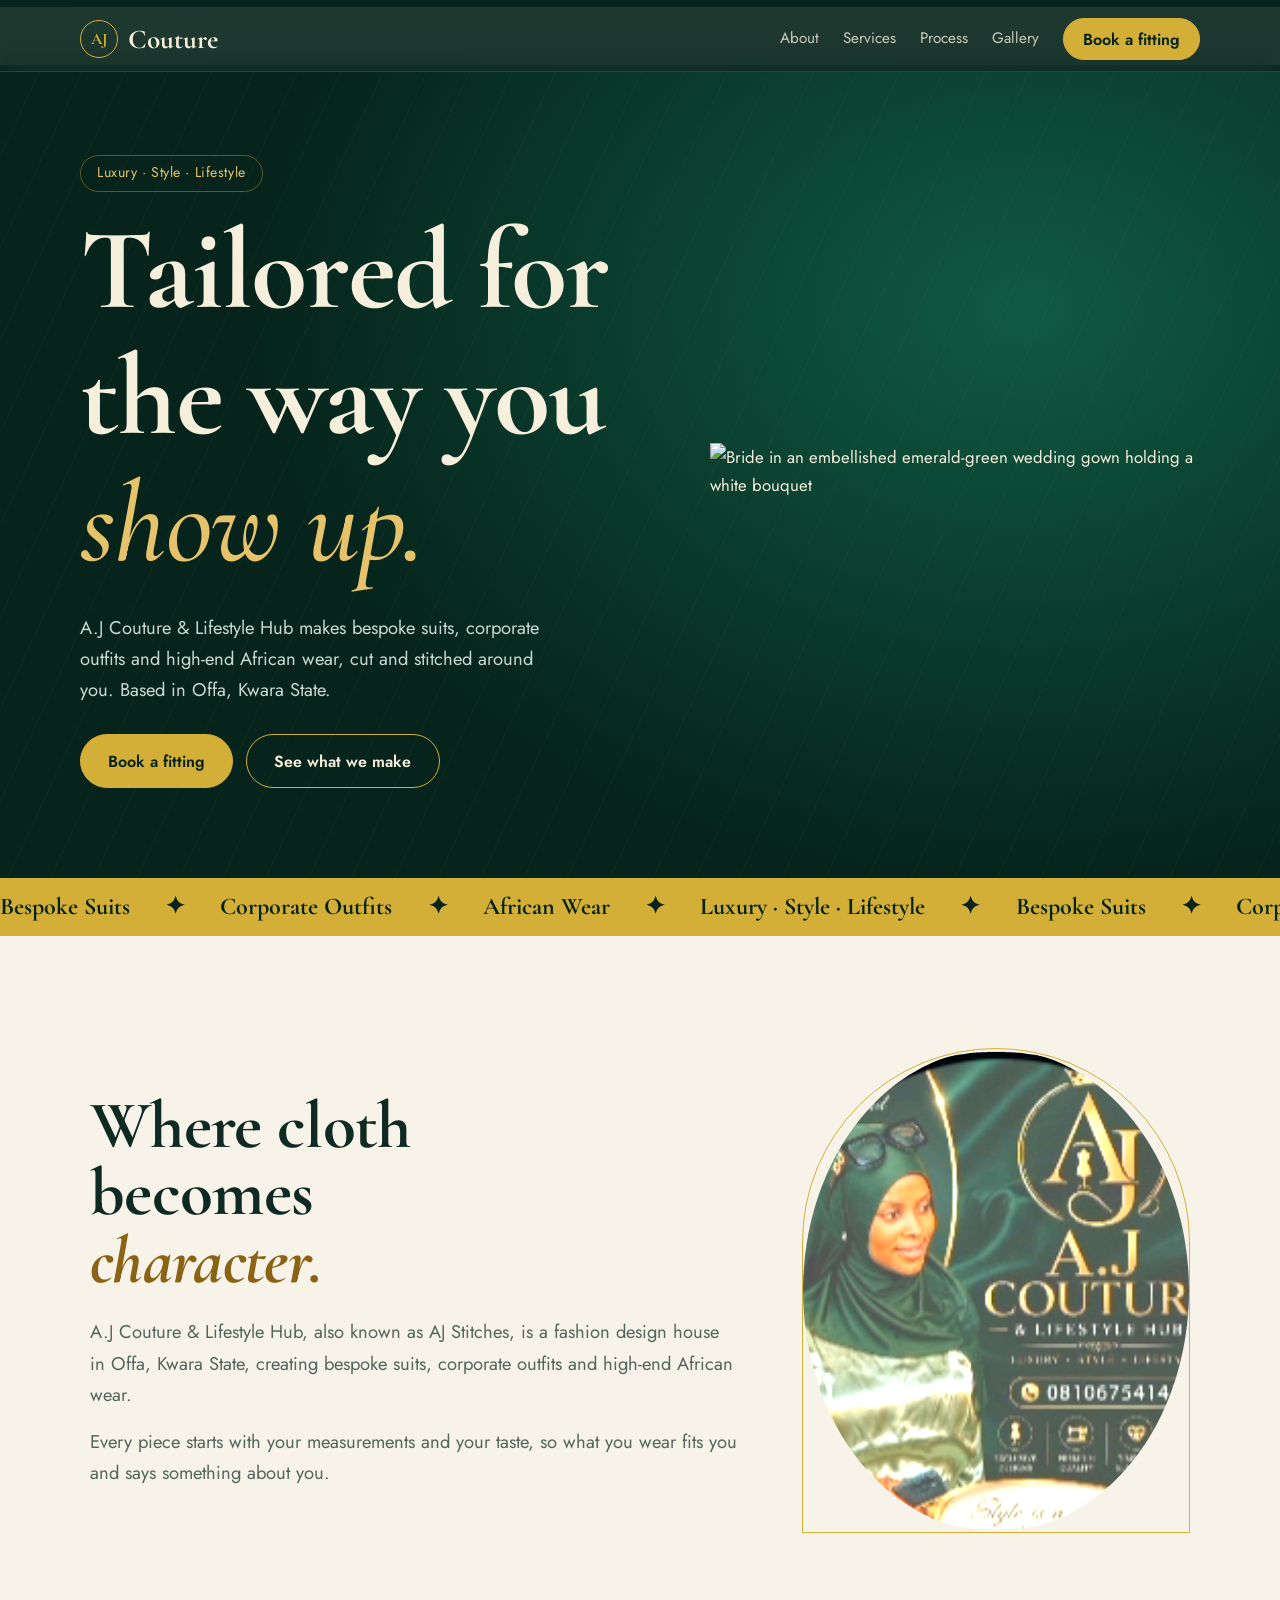
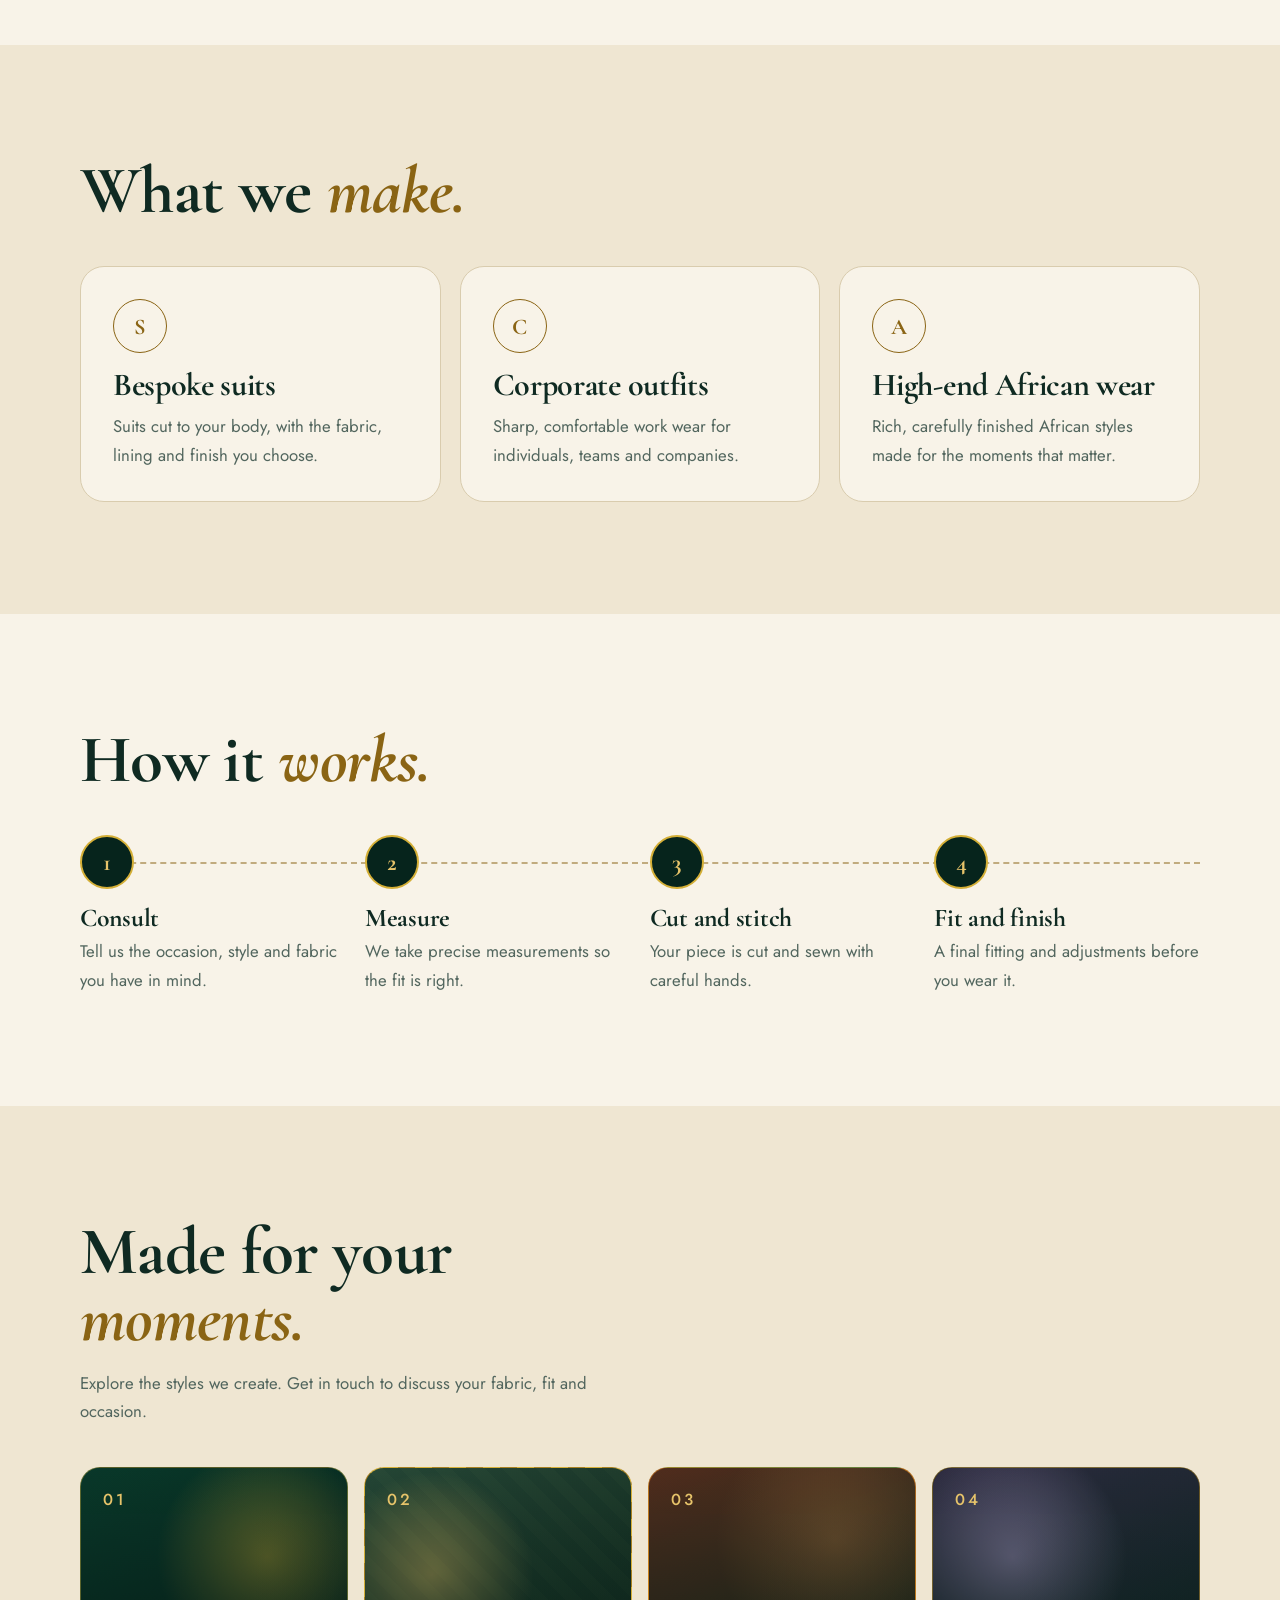
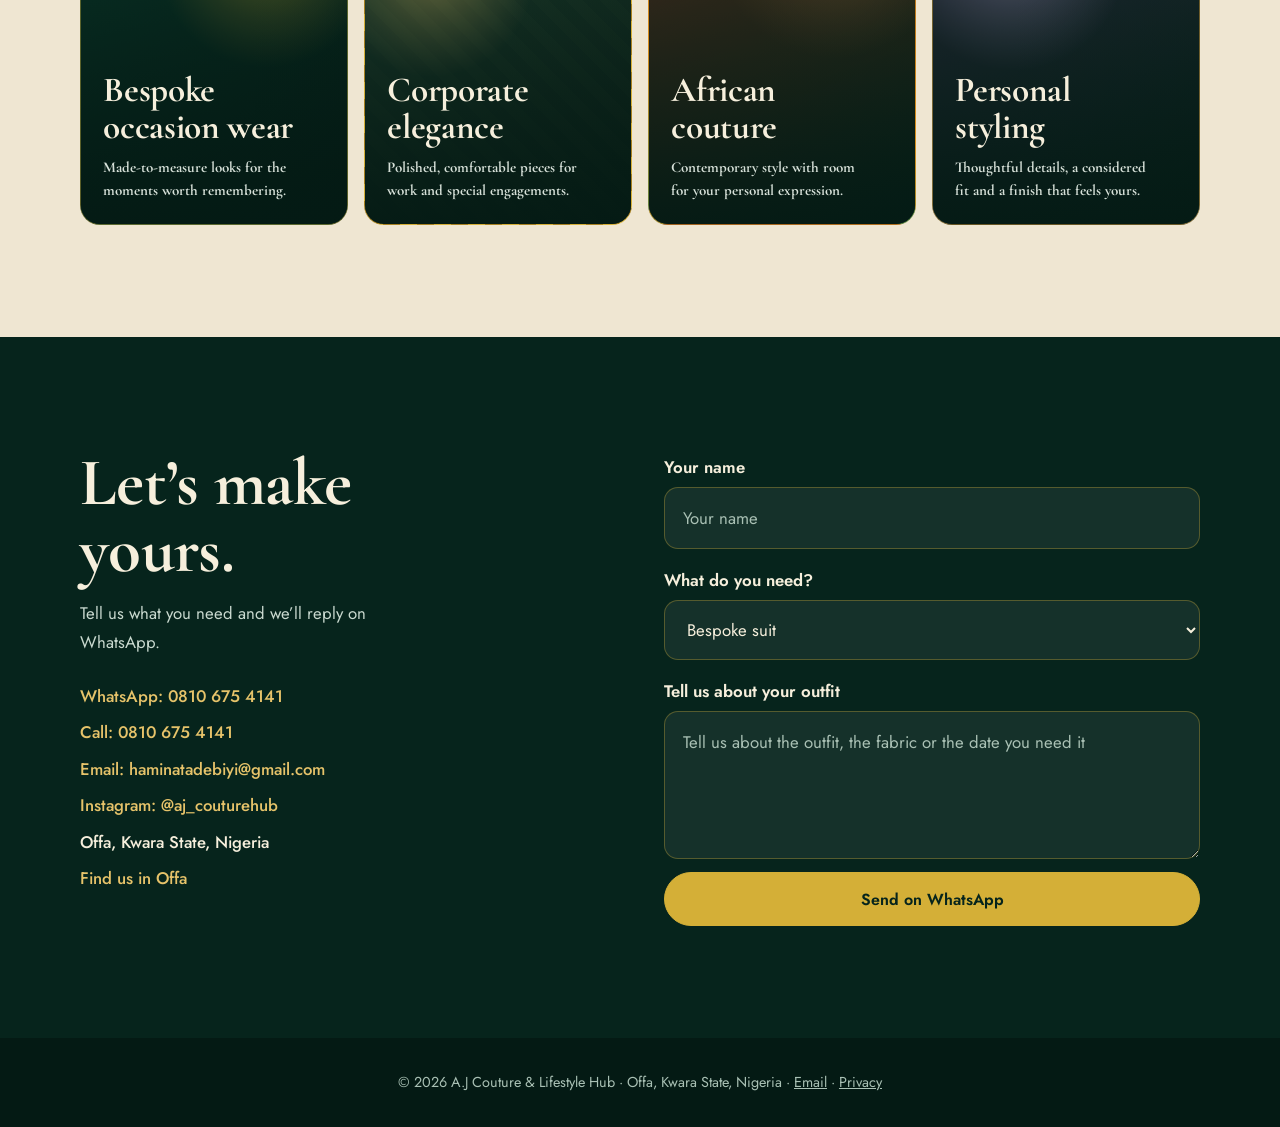
==== index.html @ 27a38a66 "Use emerald bridal photography in hero" ====
<!DOCTYPE html>
<html lang="en">
<head>
<meta charset="utf-8">
<meta name="viewport" content="width=device-width, initial-scale=1, viewport-fit=cover">
<title>A.J Couture & Lifestyle Hub | Bespoke Tailoring in Offa, Kwara</title>
<meta name="description" content="A.J Couture & Lifestyle Hub (AJ Stitches) in Offa, Kwara State creates bespoke suits, corporate outfits and elegant contemporary African wear.">
<link rel="preconnect" href="https://fonts.googleapis.com"><link rel="preconnect" href="https://fonts.gstatic.com" crossorigin>
<link href="https://fonts.googleapis.com/css2?family=Cormorant+Garamond:ital,wght@0,500;0,700;1,500&family=Jost:wght@400;500;600&display=swap" rel="stylesheet">
<link rel="icon" type="image/svg+xml" href="assets/images/favicon.svg">
<link rel="stylesheet" href="css/style.css">
<meta name="robots" content="index, follow, max-image-preview:large">
<meta name="theme-color" content="#06241c">
<meta property="og:type" content="website">
<meta property="og:title" content="A.J Couture & Lifestyle Hub | Bespoke Tailoring in Offa, Kwara">
<meta property="og:description" content="A.J Couture & Lifestyle Hub (AJ Stitches) in Offa, Kwara State creates bespoke suits, corporate outfits and elegant contemporary African wear.">
<meta property="og:locale" content="en_NG">
<meta name="twitter:card" content="summary_large_image">
<meta property="og:image" content="https://raw.githubusercontent.com/youngmsdzunnurain-ship-it/aj-fashion-design/main/assets/images/aj-couture-promo.jpg">
<meta name="twitter:image" content="https://raw.githubusercontent.com/youngmsdzunnurain-ship-it/aj-fashion-design/main/assets/images/aj-couture-promo.jpg">
<script type="application/ld+json">
{
  "@context": "https://schema.org",
  "@type": "ClothingStore",
  "name": "A.J Couture & Lifestyle Hub",
  "alternateName": "AJ Stitches",
  "telephone": "+2348106754141",
  "address": {
    "@type": "PostalAddress",
    "addressLocality": "Offa",
    "addressRegion": "Kwara State",
    "addressCountry": "NG"
  },
  "areaServed": {
    "@type": "City",
    "name": "Offa"
  },
  "description": "Bespoke suits, corporate outfits and high-end African wear."
}
</script>
</head>
<body>
<div id="tp" aria-hidden="true"><i></i></div><div id="gl" aria-hidden="true"></div>
<nav aria-label="Main navigation"><div class="w"><a class="logo" href="#top"><b>AJ</b>Couture</a>
<div class="lk"><a href="#about">About</a><a href="#services">Services</a><a href="#process">Process</a><a href="#gallery">Gallery</a><a class="btn g sm" href="#book">Book a fitting</a></div></div></nav>
<main>
<header class="hero" id="top"><div class="w">
<div><span class="kick in">Luxury · Style · Lifestyle</span>
<h1 aria-label="Tailored for the way you show up."><span class="l"><span style="--d1:.1s">Tailored for</span></span><span class="l"><span style="--d1:.25s">the way you</span></span><span class="l"><span style="--d1:.4s">show up.</span></span></h1>
<p class="lead in">A.J Couture & Lifestyle Hub makes bespoke suits, corporate outfits and high-end African wear, cut and stitched around you. Based in Offa, Kwara State.</p>
<div class="cta in"><a class="btn g" href="#book">Book a fitting</a><a class="btn" href="#services">See what we make</a></div></div>
<div class="art"><img class="hero-fashion" src="https://images.pexels.com/photos/18806297/pexels-photo-18806297.jpeg?cs=srgb&amp;dl=pexels-misikir-tagesse-765451925-18806297.jpg&amp;fm=jpg" alt="Bride in an embellished emerald-green wedding gown holding a white bouquet" fetchpriority="high" decoding="async"><span class="art-caption">Emerald bridal elegance · A.J Couture</span></div>
</div></header>
<div class="mq" aria-hidden="true"><div id="mq"></div></div>

<section class="ab" id="about"><div class="w">
<div class="about-copy" data-r style="--dl:.15s"><h2>Where cloth becomes <span class="gt">character.</span></h2>
<p class="mute" style="margin-top:1.4rem">A.J Couture & Lifestyle Hub, also known as AJ Stitches, is a fashion design house in Offa, Kwara State, creating bespoke suits, corporate outfits and high-end African wear.</p>
<p class="mute">Every piece starts with your measurements and your taste, so what you wear fits you and says something about you.</p></div>
<figure class="frame about-image-frame" data-r><img class="about-image" src="assets/images/aj-brand-profile.png" alt="A.J Couture founder portrait" loading="lazy" decoding="async"></figure>
</div></section>

<section class="sv" id="services"><div class="w"><h2 data-r>What we <span class="gt">make.</span></h2>
<div class="cards">
<div class="cd tilt" data-r><div class="ic">S</div><h3>Bespoke suits</h3><p class="mute">Suits cut to your body, with the fabric, lining and finish you choose.</p></div>
<div class="cd tilt" data-r style="--dl:.1s"><div class="ic">C</div><h3>Corporate outfits</h3><p class="mute">Sharp, comfortable work wear for individuals, teams and companies.</p></div>
<div class="cd tilt" data-r style="--dl:.2s"><div class="ic">A</div><h3>High-end African wear</h3><p class="mute">Rich, carefully finished African styles made for the moments that matter.</p></div>
</div></div></section>

<section id="process"><div class="w"><h2 data-r>How it <span class="gt">works.</span></h2>
<div class="steps">
<div class="sp" data-r><b>1</b><h3>Consult</h3><p class="mute">Tell us the occasion, style and fabric you have in mind.</p></div>
<div class="sp" data-r style="--dl:.1s"><b>2</b><h3>Measure</h3><p class="mute">We take precise measurements so the fit is right.</p></div>
<div class="sp" data-r style="--dl:.2s"><b>3</b><h3>Cut and stitch</h3><p class="mute">Your piece is cut and sewn with careful hands.</p></div>
<div class="sp" data-r style="--dl:.3s"><b>4</b><h3>Fit and finish</h3><p class="mute">A final fitting and adjustments before you wear it.</p></div>
</div></div></section>

<section class="sv" id="gallery"><div class="w"><h2 data-r>Made for your <span class="gt">moments.</span></h2>
<p class="mute gallery-intro" data-r>Explore the styles we create. Get in touch to discuss your fabric, fit and occasion.</p>
<div class="gal" id="gal">
<article class="tile tile-one" data-r><span class="tile-mark">01</span><h3>Bespoke occasion wear</h3><p>Made-to-measure looks for the moments worth remembering.</p></article>
<article class="tile tile-two" data-r style="--dl:.1s"><span class="tile-mark">02</span><h3>Corporate elegance</h3><p>Polished, comfortable pieces for work and special engagements.</p></article>
<article class="tile tile-three" data-r style="--dl:.2s"><span class="tile-mark">03</span><h3>African couture</h3><p>Contemporary style with room for your personal expression.</p></article>
<article class="tile tile-four" data-r style="--dl:.3s"><span class="tile-mark">04</span><h3>Personal styling</h3><p>Thoughtful details, a considered fit and a finish that feels yours.</p></article>
</div></div></section>

<section class="bk" id="book"><div class="w">
<div data-r><h2>Let’s make yours.</h2><p>Tell us what you need and we’ll reply on WhatsApp.</p>
<div class="det"><a href="https://wa.me/2348106754141" target="_blank" rel="noopener">WhatsApp: 0810 675 4141</a><a href="tel:+2348106754141">Call: 0810 675 4141</a><a href="mailto:haminatadebiyi@gmail.com">Email: haminatadebiyi@gmail.com</a><a href="https://www.instagram.com/aj_couturehub/" target="_blank" rel="noopener noreferrer">Instagram: @aj_couturehub</a><span>Offa, Kwara State, Nigeria</span><a href="https://www.google.com/maps/search/?api=1&query=Offa+Kwara+State+Nigeria" target="_blank" rel="noopener">Find us in Offa</a></div></div>
<form id="f" data-r style="--dl:.15s" aria-label="WhatsApp fitting enquiry"><label for="n">Your name</label><input id="n" name="name" placeholder="Your name" required autocomplete="name">
<label for="o">What do you need?</label><select id="o" name="service" aria-label="What do you need?"><option>Bespoke suit</option><option>Corporate outfit</option><option>African wear</option><option>Something else</option></select>
<label for="m">Tell us about your outfit</label><textarea id="m" name="message" rows="4" placeholder="Tell us about the outfit, the fabric or the date you need it"></textarea>
<button class="btn g" type="submit">Send on WhatsApp</button></form>
</div></section>
</main>
<footer>© 2026 A.J Couture & Lifestyle Hub · Offa, Kwara State, Nigeria · <a href="mailto:haminatadebiyi@gmail.com">Email</a> · <a href="privacy.html">Privacy</a></footer>
<script src="js/script.js" defer></script>
</body>
</html>
---- css/style.css ----
:root{--bg:#f8f3e8;--bg2:#efe6d2;--ink:#0f2a22;--mute:#52665e;--line:#d9ccae;--gt:#8a6414;--gold:#d4af37;--emd:#06241c;--em2:#0b3d2e;
--d:"Cormorant Garamond",Georgia,serif;--t:"Jost","Segoe UI",system-ui,sans-serif;
box-sizing:border-box;padding-top:env(safe-area-inset-top,0px);padding-bottom:env(safe-area-inset-bottom,0px);color-scheme:light dark}
@media (prefers-color-scheme:dark){:root{--bg:#07281f;--bg2:#0b3328;--ink:#f6efdc;--mute:#a9c0b4;--line:#1c4a3b;--gt:#e6c36a}}
*,*::before,*::after{box-sizing:border-box}
html{scroll-behavior:smooth;scroll-padding-top:calc(72px + env(safe-area-inset-top,0px));height:100%}
body{margin:0;min-height:100%;background:var(--bg);color:var(--ink);font:400 1.05rem/1.7 var(--t);overflow-x:hidden}
body::before{content:"";position:fixed;inset:0 0 auto;height:env(safe-area-inset-top,0px);background:var(--emd);z-index:90}
a{color:inherit}p{margin:0}h1,h2,h3{font-family:var(--d);margin:0;line-height:1;letter-spacing:-.01em;font-weight:700}
:focus-visible{outline:3px solid var(--gold);outline-offset:3px;border-radius:6px}
.w{width:min(1120px,100% - 2.5rem);margin-inline:auto}
section{padding:clamp(4rem,9vw,7rem) 0}
h2{font-size:clamp(2.4rem,6vw,4.2rem);max-width:14ch}
.mute{color:var(--mute)}.gt{color:var(--gt);font-style:italic}
#tp{position:fixed;top:env(safe-area-inset-top,0px);left:0;right:0;height:7px;z-index:95;background:var(--emd)}
#tp i{display:block;height:100%;background:var(--gold);transform-origin:left;transform:scaleX(0)}
#tp::after{content:"";position:absolute;inset:0;background:repeating-linear-gradient(90deg,transparent 0 9px,#06241c88 9px 10px)}
#gl{position:fixed;left:0;top:0;width:480px;height:480px;margin:-240px 0 0 -240px;border-radius:50%;pointer-events:none;z-index:0;background:radial-gradient(circle,#d4af3724,transparent 65%)}
nav{position:sticky;top:calc(env(safe-area-inset-top,0px) + 7px);z-index:80;background:#06241ce6;backdrop-filter:blur(14px);color:#f6efdc;border-bottom:1px solid #d4af3733}
nav .w{display:flex;align-items:center;justify-content:space-between;height:64px;gap:1rem}
.logo{font:700 1.7rem var(--d);text-decoration:none;display:flex;align-items:center;gap:.6rem}
.logo b{display:grid;place-items:center;width:38px;height:38px;border:1.5px solid var(--gold);border-radius:50%;color:var(--gold);font-size:1rem}
.lk{display:flex;gap:1.5rem;align-items:center}.lk a:not(.btn){text-decoration:none;font-size:.95rem;opacity:.8;transition:opacity .2s}.lk a:not(.btn):hover{opacity:1}
.btn{display:inline-flex;align-items:center;justify-content:center;padding:.9rem 1.7rem;border-radius:999px;font:600 1rem var(--t);text-decoration:none;border:1.5px solid var(--gold);color:inherit;background:none;cursor:pointer;transition:transform .25s,background .25s,color .25s}
.btn:hover{background:var(--gold);color:#06241c}
.btn.g{background:var(--gold);color:#06241c}.btn.g:hover{background:#f0d27a}
.sm{padding:.55rem 1.2rem}
@media (max-width:760px){.lk a:not(.btn){display:none}}
.hero{background:var(--emd);color:#f6efdc;position:relative;overflow:hidden;padding:clamp(3rem,7vw,6rem) 0}
.hero::before{content:"";position:absolute;inset:0;background:repeating-linear-gradient(115deg,transparent 0 38px,#d4af370a 38px 39px),radial-gradient(60% 70% at 80% 30%,#0f5a43,transparent)}
.hero .w{position:relative;display:grid;grid-template-columns:1.1fr .9fr;gap:2rem;align-items:center}
.kick{display:inline-block;border:1px solid #d4af3766;color:#e6c36a;border-radius:999px;padding:.35rem 1rem;font-size:.88rem;letter-spacing:.04em}
h1{font-size:clamp(3.4rem,9.5vw,7.2rem);margin:1.3rem 0 1.2rem}
h1 .l{display:block;overflow:hidden;padding-bottom:.1em}h1 .l span{display:block;transform:translateY(112%);animation:up 1.1s cubic-bezier(.2,.9,.2,1) forwards;animation-delay:var(--d1)}
h1 .l:nth-child(3){color:#e6c36a;font-style:italic;font-weight:500}
@keyframes up{to{transform:none}}
.hero .in{opacity:0;animation:fd .9s 1.3s forwards}@keyframes fd{to{opacity:1}}
.lead{max-width:44ch;color:#c9d9cf;font-size:1.15rem;margin-bottom:1.8rem}
.cta{display:flex;gap:.8rem;flex-wrap:wrap}
.art{width:100%;max-width:470px;margin:auto}
.art svg{width:100%;height:auto;overflow:visible}
.th{fill:none;stroke:#d4af37;stroke-width:2.5;stroke-linecap:round;stroke-dasharray:1;stroke-dashoffset:1;animation:dr 5s .6s ease-in-out forwards}
@keyframes dr{to{stroke-dashoffset:0}}
.nd{position:absolute;left:0;top:0;width:46px;height:5px;border-radius:3px;background:linear-gradient(90deg,#fff,#d4af37);offset-path:path("M20 300 C 120 60, 230 440, 330 210 S 470 110, 500 250");offset-rotate:auto;offset-distance:0;animation:rn 5s .6s ease-in-out forwards}
@keyframes rn{to{offset-distance:100%}}
.ring{transform-origin:260px 215px;animation:pl 4s ease-in-out infinite}@keyframes pl{50%{transform:scale(1.04);opacity:.6}}
.art{position:relative}
@media (max-width:860px){.hero .w{grid-template-columns:1fr}.art{max-width:340px}}
.mq{background:var(--gold);color:#06241c;overflow:hidden;padding:.9rem 0}
.mq div{display:flex;width:max-content;animation:sl 30s linear infinite;font:700 1.5rem var(--d)}
.mq span{padding-right:2.2rem}.mq span::after{content:"✦";margin-left:2.2rem}
@keyframes sl{to{transform:translateX(-50%)}}
[data-r]{opacity:0;transform:translateY(40px);transition:opacity .9s,transform .9s cubic-bezier(.2,.9,.2,1);transition-delay:var(--dl,0s)}[data-r].on{opacity:1;transform:none}
.ab .w{display:grid;grid-template-columns:minmax(0,1.25fr) minmax(250px,.75fr);align-items:center;gap:clamp(2rem,5vw,5rem);max-width:1100px}
.ab p{font-size:1.15rem}.ab p+p{margin-top:1rem}
.frame{aspect-ratio:4/5;max-width:380px;border:1.5px solid var(--gold);border-radius:200px 200px 24px 24px;padding:12px;position:relative}
.frame div{height:100%;border-radius:190px 190px 14px 14px;background:linear-gradient(160deg,#0b3d2e,#06241c);display:grid;place-items:center;color:#e6c36a;font:700 7rem var(--d);text-align:center;line-height:.9}
.frame small{display:block;font:500 1rem var(--t);letter-spacing:.2em;margin-top:.6rem;color:#c9d9cf}

.sv{background:var(--bg2)}
.cards{display:grid;grid-template-columns:repeat(3,1fr);gap:1.2rem;margin-top:2.6rem}
.cd{position:relative;padding:2rem;border:1px solid var(--line);background:var(--bg);border-radius:24px;overflow:hidden;transition:transform .25s ease-out}
.cd::after{content:"";position:absolute;inset:0;pointer-events:none;background:radial-gradient(360px circle at var(--mx,50%) var(--my,50%),#d4af3730,transparent 60%);opacity:0;transition:opacity .3s}.cd:hover::after{opacity:1}
.cd h3{font-size:2rem;margin:1rem 0 .7rem}
.ic{width:54px;height:54px;border-radius:50%;border:1.5px solid var(--gt);display:grid;place-items:center;color:var(--gt);font:700 1.4rem var(--d)}
@media (max-width:860px){.cards{grid-template-columns:1fr}}
.steps{display:grid;grid-template-columns:repeat(4,1fr);gap:1.2rem;margin-top:2.6rem;position:relative}
.steps::before{content:"";position:absolute;left:0;right:0;top:27px;border-top:2px dashed var(--gt);opacity:.5}
.sp{position:relative}.sp b{display:grid;place-items:center;width:54px;height:54px;border-radius:50%;background:var(--emd);color:#e6c36a;border:2px solid var(--gold);font:700 1.5rem var(--d)}
.sp h3{font-size:1.6rem;margin:1rem 0 .4rem}
@media (max-width:860px){.steps{grid-template-columns:1fr 1fr}.steps::before{display:none}}
.gal{display:grid;grid-template-columns:repeat(4,1fr);gap:1rem;margin-top:2.6rem}
.tile{aspect-ratio:3/4;border-radius:20px;display:flex;align-items:flex-end;padding:1.1rem;color:#fff;font:700 1.5rem var(--d);background-size:cover;background-position:center;transition:transform .4s;overflow:hidden}
.tile:hover{transform:translateY(-8px) rotate(-1deg)}
.tile:nth-child(1){background-image:linear-gradient(160deg,#0b3d2e,#06241c)}.tile:nth-child(2){background-image:repeating-linear-gradient(45deg,#8a6414 0 12px,#d4af37 12px 24px)}.tile:nth-child(3){background-image:linear-gradient(160deg,#7c2d12,#d97706 60%,#065f46)}.tile:nth-child(4){background-image:linear-gradient(160deg,#1c1917,#44403c)}
@media (max-width:860px){.gal{grid-template-columns:1fr 1fr}}
.bk{background:var(--emd);color:#f6efdc}
.bk .w{display:grid;grid-template-columns:1fr 1fr;gap:3rem}
.bk h2{max-width:11ch}.bk p{color:#c9d9cf;margin-top:1rem;max-width:34ch}
.det{display:grid;gap:.5rem;margin-top:1.6rem;font-weight:500}.det a{text-decoration:none;color:#e6c36a}
form{display:grid;gap:.8rem}
input,select,textarea{width:100%;padding:1rem 1.1rem;border-radius:14px;border:1.5px solid #d4af3755;background:#ffffff10;color:#f6efdc;font:inherit}
select option{color:#06241c}input::placeholder,textarea::placeholder{color:#a9c0b4}
input:focus,select:focus,textarea:focus{outline:none;border-color:var(--gold);background:#ffffff1c}
@media (max-width:820px){.bk .w{grid-template-columns:1fr}}
footer{background:#041a14;color:#a9c0b4;text-align:center;padding:2rem 1rem;font-size:.9rem;position:relative;z-index:1}
main{position:relative;z-index:1}
@media (prefers-reduced-motion:reduce){*,*::before,*::after{animation:none!important;transition:none!important}h1 .l span,[data-r],.hero .in{transform:none;opacity:1}.th{stroke-dashoffset:0}.nd{display:none}}

/* AJ couture photography and founder-brand profile */
.art{position:relative;width:100%;max-width:470px;margin:auto}
.hero-fashion{display:block;width:100%;height:auto;max-height:590px;aspect-ratio:1403/1536;object-fit:contain;object-position:center;border:1px solid #d4af3780;border-radius:22px;background:#041a14;box-shadow:0 24px 70px #0006}
.art-caption{position:absolute;left:1rem;right:1rem;bottom:1rem;padding:.9rem 1.1rem;border:1px solid #d4af3770;border-radius:14px;background:#06241ce8;color:#f6efdc;font-size:.9rem;text-align:center;backdrop-filter:blur(10px)}
.frame{margin:0;max-width:410px;padding:12px;border:1.5px solid var(--gold);border-radius:220px 220px 22px 22px;background:linear-gradient(145deg,#fff8e8,#e8d9b7);box-shadow:0 24px 60px #06241c20;overflow:hidden}
.frame img{display:block;width:100%;aspect-ratio:1/1;object-fit:cover;border-radius:50%;filter:brightness(1.04) saturate(1.06)}
.frame figcaption{padding:1rem .5rem .45rem;text-align:center;font-size:.76rem;letter-spacing:.12em;color:var(--gt)}
.frame figcaption strong{display:block;font:700 1.55rem var(--d);letter-spacing:.04em;color:var(--ink)}
.gallery-intro{max-width:56ch;margin-top:1rem}
.tile{position:relative;min-height:310px;aspect-ratio:3/4;margin:0;padding:1.4rem;border:1px solid #d4af3766;border-radius:20px;display:flex;flex-direction:column;align-items:flex-start;justify-content:flex-end;color:#f6efdc;overflow:hidden;background:#06241c;isolation:isolate;transition:transform .35s}
.tile::before{content:"";position:absolute;inset:0;z-index:-1;opacity:.95}
.tile::after{content:"";position:absolute;inset:0;z-index:-1;background:linear-gradient(180deg,#041a1420 0%,#041a14ee 100%)}
.tile-one::before{background:radial-gradient(circle at 70% 25%,#d4af3788,transparent 34%),linear-gradient(145deg,#0b3d2e,#041a14)}
.tile-two::before{background:radial-gradient(circle at 25% 30%,#e6c36a99,transparent 32%),linear-gradient(145deg,#244b3c,#071e18)}
.tile-three::before{background:radial-gradient(circle at 70% 20%,#9c6b3d99,transparent 35%),linear-gradient(145deg,#5a3020,#06241c)}
.tile-four::before{background:radial-gradient(circle at 30% 25%,#b9a7d899,transparent 35%),linear-gradient(145deg,#36304a,#06241c)}
.tile-mark{position:absolute;top:1.2rem;left:1.4rem;color:#e6c36a;font:500 1rem var(--t);letter-spacing:.18em}
.tile h3{font:700 clamp(1.7rem,3vw,2.2rem)/1.05 var(--d);max-width:12ch}
.tile p{margin-top:.65rem;color:#d6e0d8;font-size:.94rem;line-height:1.5;max-width:28ch}
.tile:hover{transform:translateY(-6px)}
@media(max-width:860px){.hero-fashion{height:auto;max-height:560px;min-height:0}}

/* Accessibility: visible labels and predictable keyboard focus for enquiries */
.bk form label{display:block;font-weight:600;margin:.25rem 0 -.45rem}.bk input,.bk select,.bk textarea{min-height:48px}

/* Founder portrait and supplied brand artwork */
.frame{width:100%;max-width:380px;justify-self:end}
.promo-showcase{padding:clamp(1.5rem,4vw,3rem) 0 5rem}
.promo-showcase .w{display:flex;justify-content:center}
.promo-art{display:block;width:min(100%,420px);height:auto;max-height:620px;object-fit:contain;border:1px solid #d4af3780;border-radius:22px;box-shadow:0 24px 70px #0004}
@media(max-width:860px){.ab .w{grid-template-columns:1fr;max-width:760px}.frame{justify-self:center;max-width:340px}.promo-showcase{padding-top:1rem}}


/* Supplied AJ image is placed in the existing About image column. */
.about-image-frame{width:100%;max-width:410px;aspect-ratio:4/5;justify-self:end;padding:12px;border:1.5px solid var(--gold);border-radius:220px 220px 22px 22px;background:linear-gradient(145deg,#fff8e8,#e8d9b7);box-shadow:0 24px 60px #06241c20;overflow:hidden}
.about-image{display:block;width:100%;height:100%;object-fit:contain;object-position:center;border-radius:190px 190px 14px 14px;background:#06241c}
@media(max-width:860px){.about-image-frame{justify-self:center;max-width:340px}}


/* Final image-fit correction: keep the hero photograph free of a card frame. */
.art{max-width:520px}
.hero-fashion{display:block;width:100%;height:auto;max-height:660px;aspect-ratio:auto;object-fit:contain;object-position:center;border:0;border-radius:0;background:transparent;box-shadow:none}
.art-caption{display:none}

/* The supplied About artwork fills the existing arched frame edge-to-edge. */
.about-image-frame{width:100%;max-width:410px;aspect-ratio:4/5;padding:0;border-radius:210px 210px 0 0;overflow:hidden;background:transparent;box-shadow:none}
.about-image{display:block;width:100%;height:100%;min-height:100%;object-fit:cover;object-position:center;border:0;border-radius:0;background:transparent}
@media(max-width:860px){.art{max-width:390px}.about-image-frame{max-width:340px}}
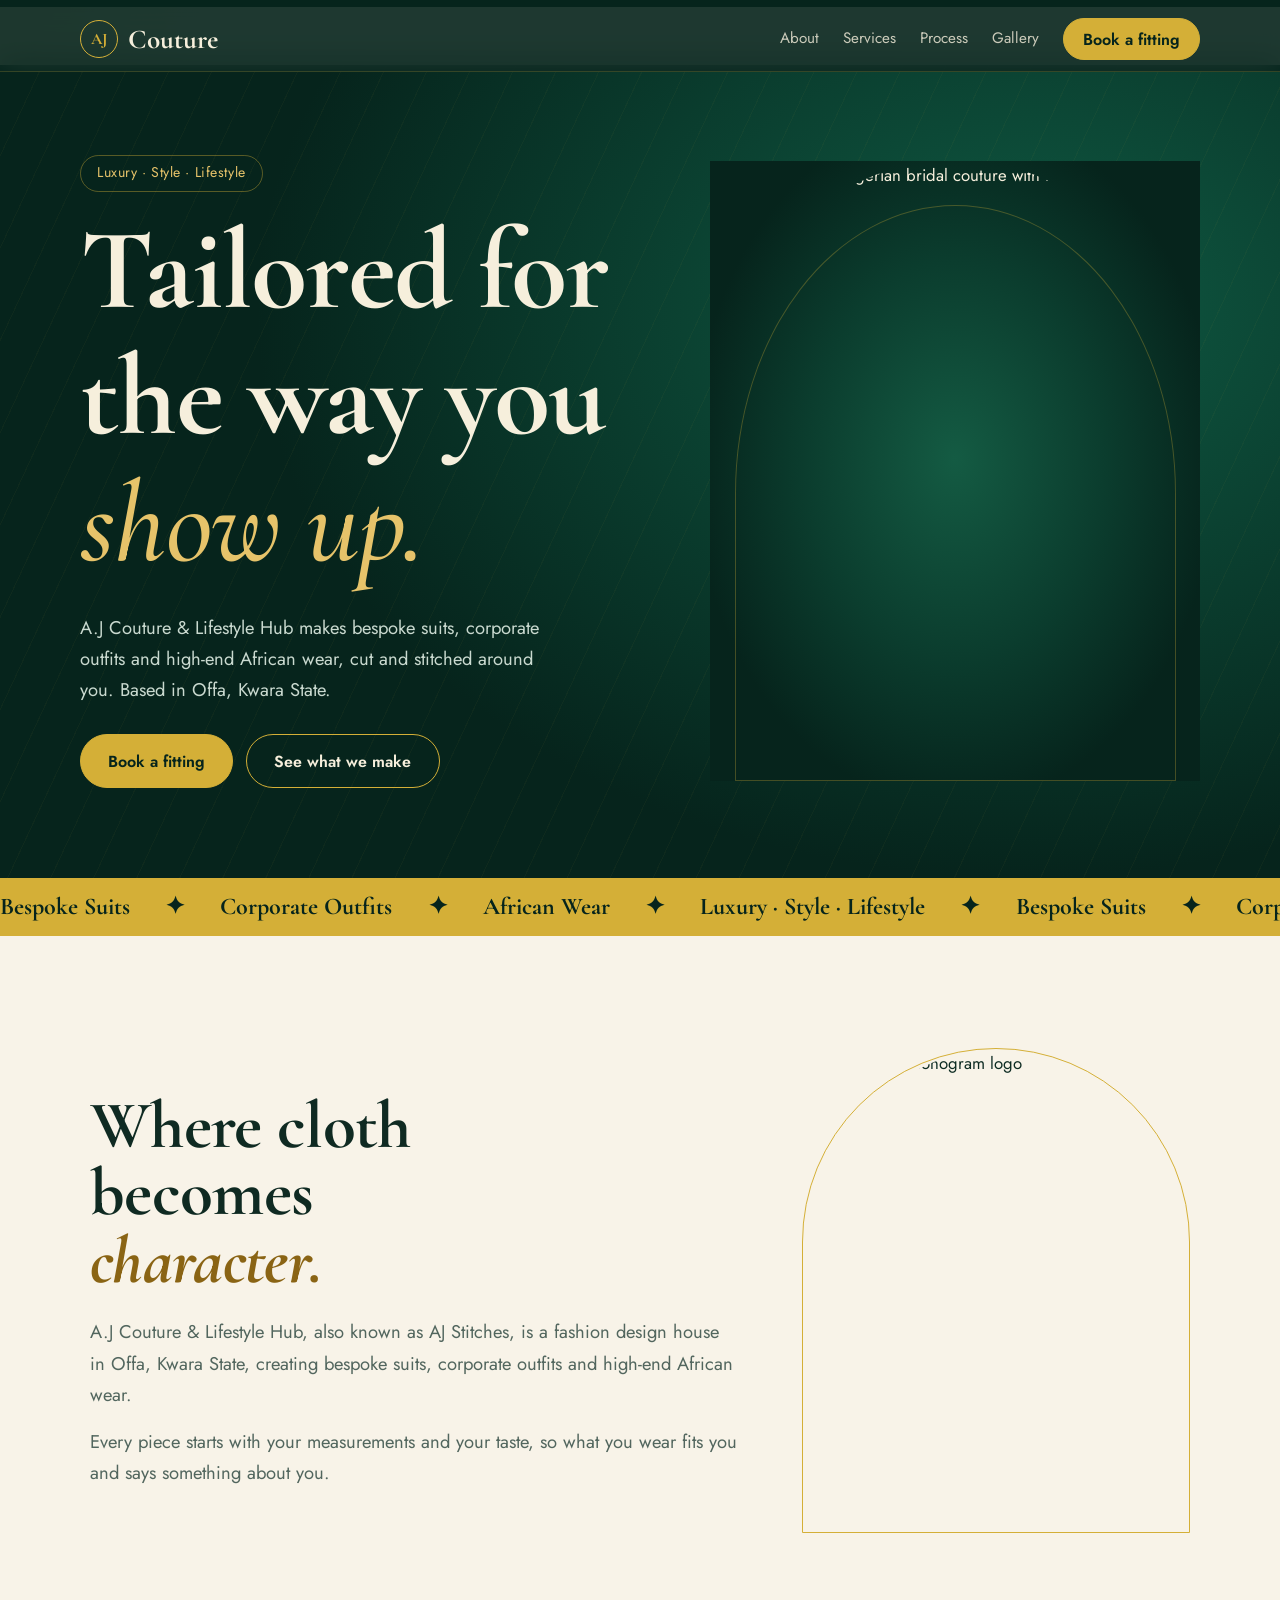
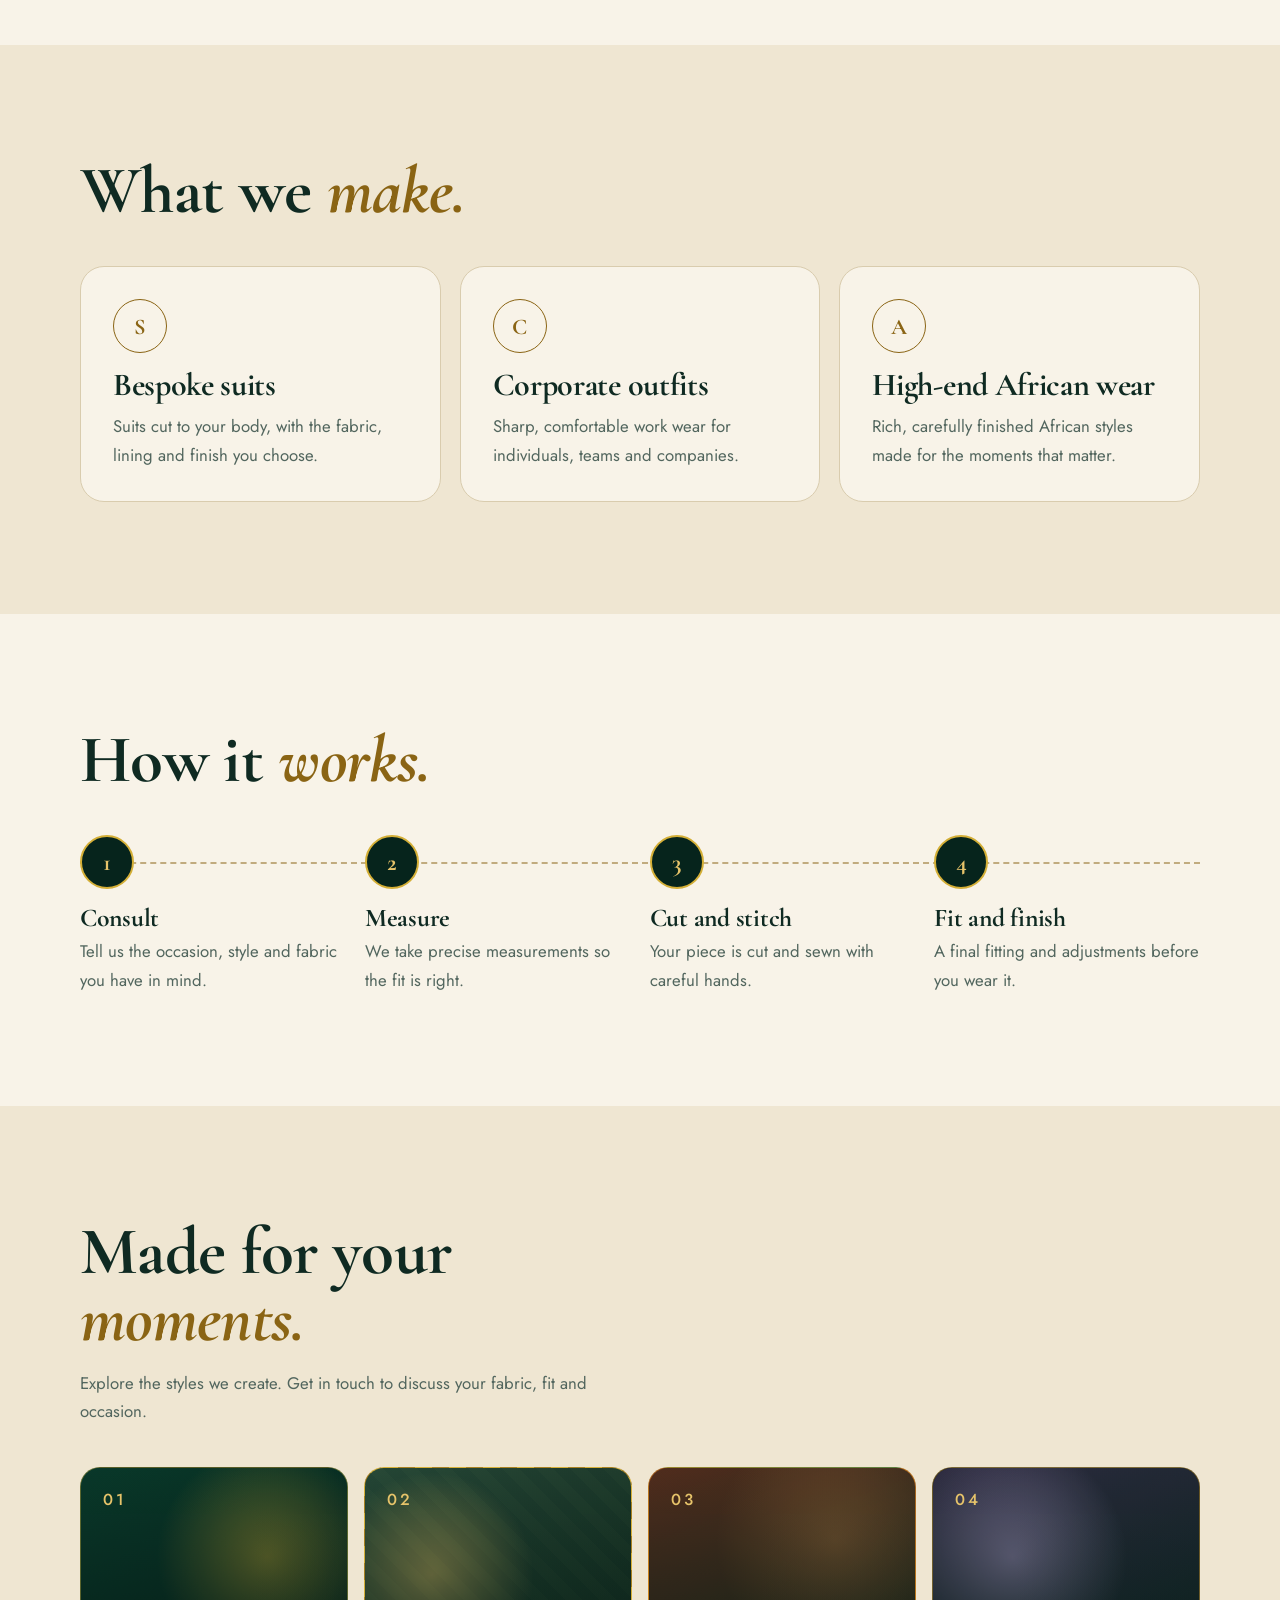
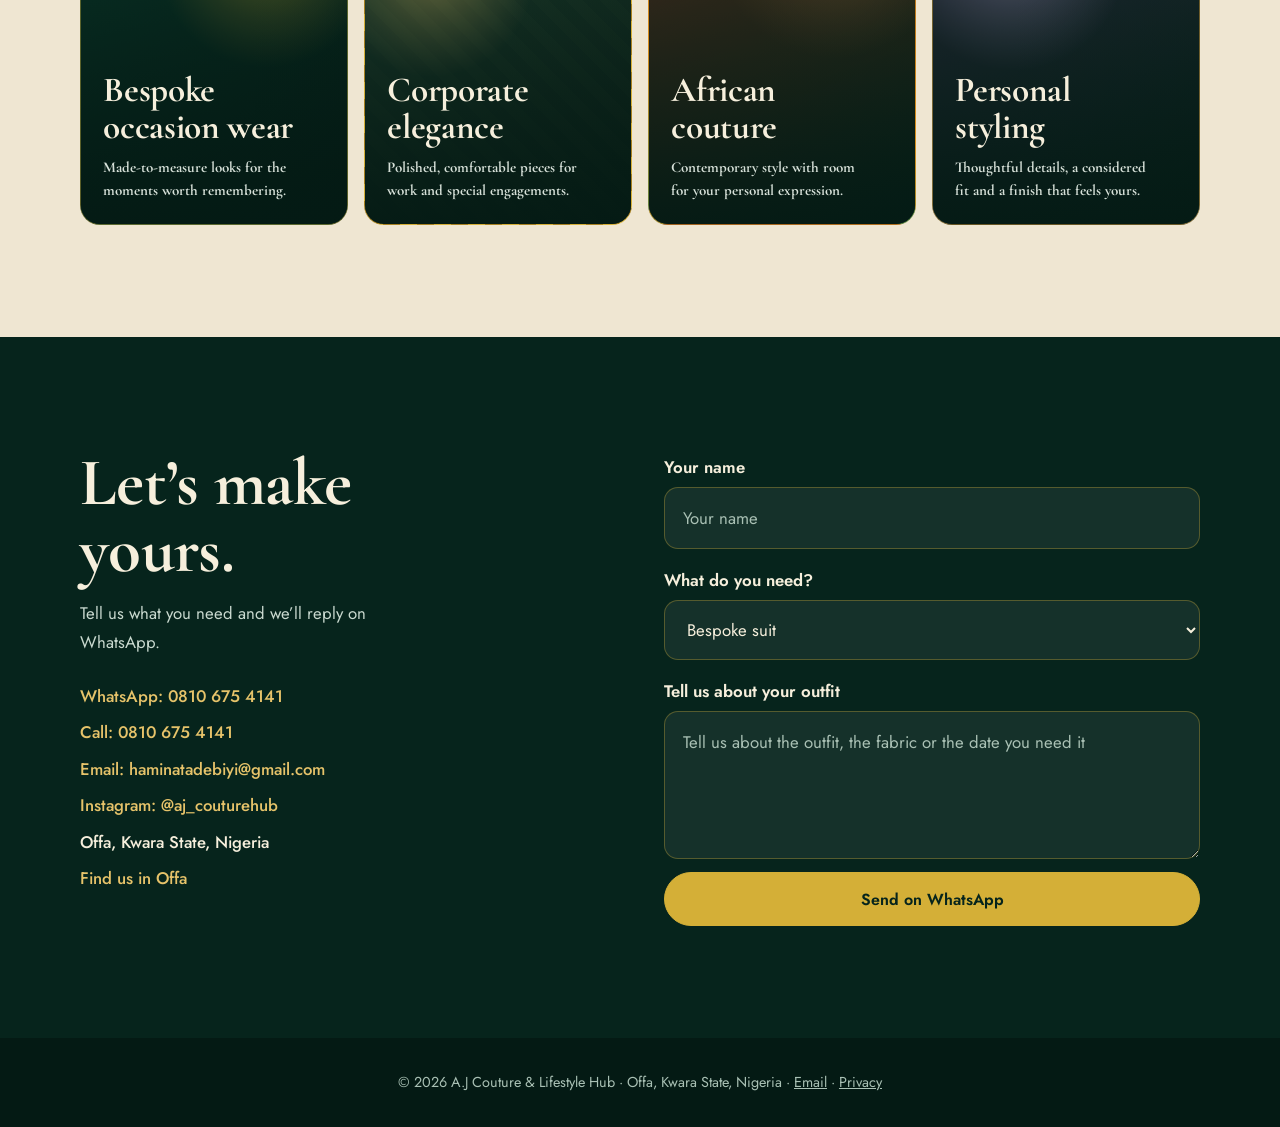
==== commit 16f732b5: "Use AJ monogram and Nigerian fashion gallery images" ====
--- a/index.html
+++ b/index.html
@@ -49,7 +49,7 @@
 <h1 aria-label="Tailored for the way you show up."><span class="l"><span style="--d1:.1s">Tailored for</span></span><span class="l"><span style="--d1:.25s">the way you</span></span><span class="l"><span style="--d1:.4s">show up.</span></span></h1>
 <p class="lead in">A.J Couture & Lifestyle Hub makes bespoke suits, corporate outfits and high-end African wear, cut and stitched around you. Based in Offa, Kwara State.</p>
 <div class="cta in"><a class="btn g" href="#book">Book a fitting</a><a class="btn" href="#services">See what we make</a></div></div>
-<div class="art"><img class="hero-fashion" src="https://images.pexels.com/photos/18806297/pexels-photo-18806297.jpeg?cs=srgb&amp;dl=pexels-misikir-tagesse-765451925-18806297.jpg&amp;fm=jpg" alt="Bride in an embellished emerald-green wedding gown holding a white bouquet" fetchpriority="high" decoding="async"><span class="art-caption">Emerald bridal elegance · A.J Couture</span></div>
+<div class="art"><img class="hero-fashion" src="assets/images/aj-emerald-bridal-cutout.webp" alt="Emerald green Nigerian bridal couture with intricate gold embellishment" fetchpriority="high" decoding="async"></div>
 </div></header>
 <div class="mq" aria-hidden="true"><div id="mq"></div></div>
 
@@ -57,7 +57,7 @@
 <div class="about-copy" data-r style="--dl:.15s"><h2>Where cloth becomes <span class="gt">character.</span></h2>
 <p class="mute" style="margin-top:1.4rem">A.J Couture & Lifestyle Hub, also known as AJ Stitches, is a fashion design house in Offa, Kwara State, creating bespoke suits, corporate outfits and high-end African wear.</p>
 <p class="mute">Every piece starts with your measurements and your taste, so what you wear fits you and says something about you.</p></div>
-<figure class="frame about-image-frame" data-r><img class="about-image" src="assets/images/aj-brand-profile.png" alt="A.J Couture founder portrait" loading="lazy" decoding="async"></figure>
+<figure class="frame about-image-frame" data-r aria-label="A.J Couture brand mark"><img class="about-image" src="assets/images/aj-monogram.svg" alt="A.J Couture monogram logo" loading="lazy" decoding="async"></figure>
 </div></section>
 
 <section class="sv" id="services"><div class="w"><h2 data-r>What we <span class="gt">make.</span></h2>
--- a/css/style.css
+++ b/css/style.css
@@ -135,3 +135,12 @@
 .about-image-frame{width:100%;max-width:410px;aspect-ratio:4/5;padding:0;border-radius:210px 210px 0 0;overflow:hidden;background:transparent;box-shadow:none}
 .about-image{display:block;width:100%;height:100%;min-height:100%;object-fit:cover;object-position:center;border:0;border-radius:0;background:transparent}
 @media(max-width:860px){.art{max-width:390px}.about-image-frame{max-width:340px}}
+
+
+/* Emerald bridal hero: remove the old boxed-photo treatment and blend the image into the deep-green hero. */
+.hero .art{position:relative;isolation:isolate;display:flex;align-items:center;justify-content:center;min-height:clamp(420px,48vw,620px);max-width:520px;overflow:hidden;background:radial-gradient(ellipse at 50% 48%,#145b43 0%,#0b3d2e 43%,#06241c 76%);}
+.hero .art::before{content:"";position:absolute;inset:7% 5% 0;border:1px solid #d4af374d;border-radius:50% 50% 0 0;pointer-events:none;z-index:-1;}
+.hero .hero-fashion{display:block;width:100%;height:100%;max-height:620px;aspect-ratio:2/3;object-fit:cover;object-position:center 28%;border:0;border-radius:48% 48% 0 0;background:transparent;box-shadow:none;clip-path:inset(0 0 0 0 round 48% 48% 0 0);}
+.hero .art-caption{display:none}
+@media(max-width:860px){.hero .art{min-height:420px;max-width:360px}.hero .hero-fashion{max-height:500px}}
+@media(prefers-reduced-motion:reduce){.hero .hero-fashion{clip-path:none}}
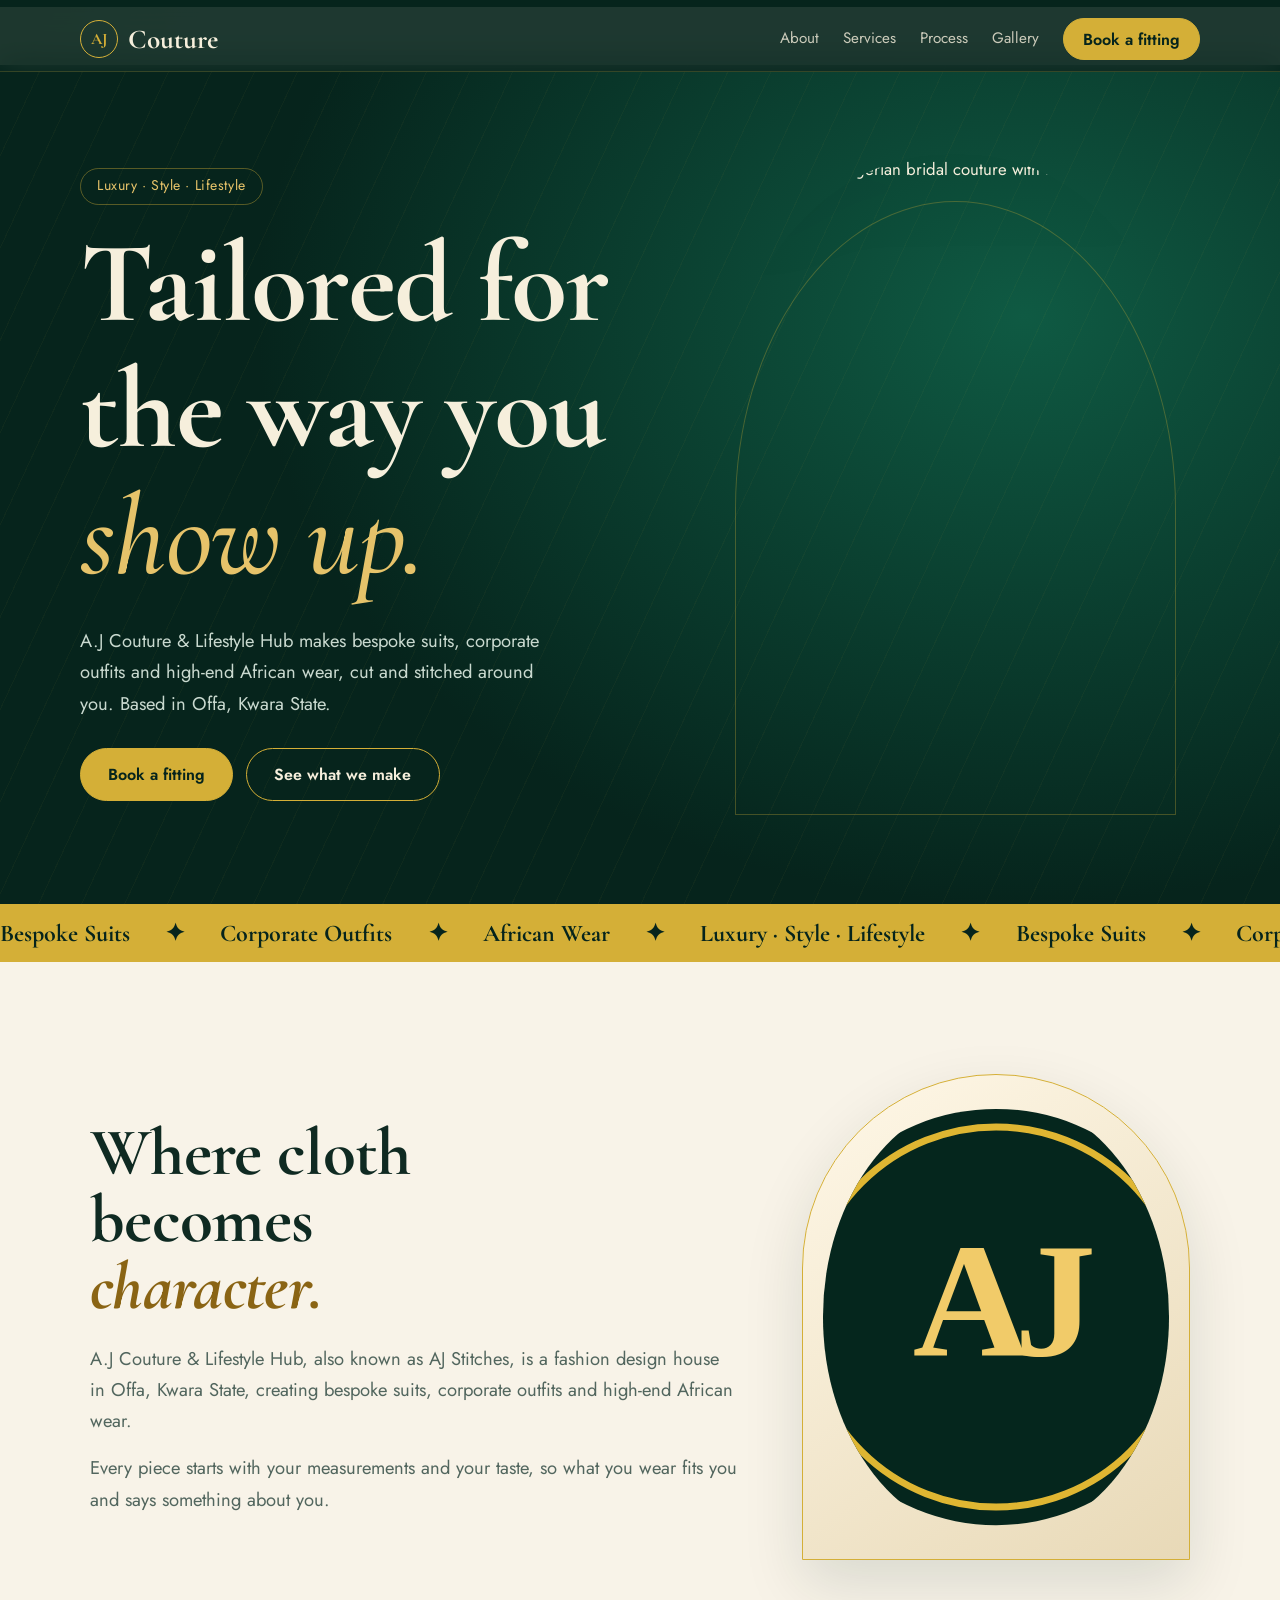
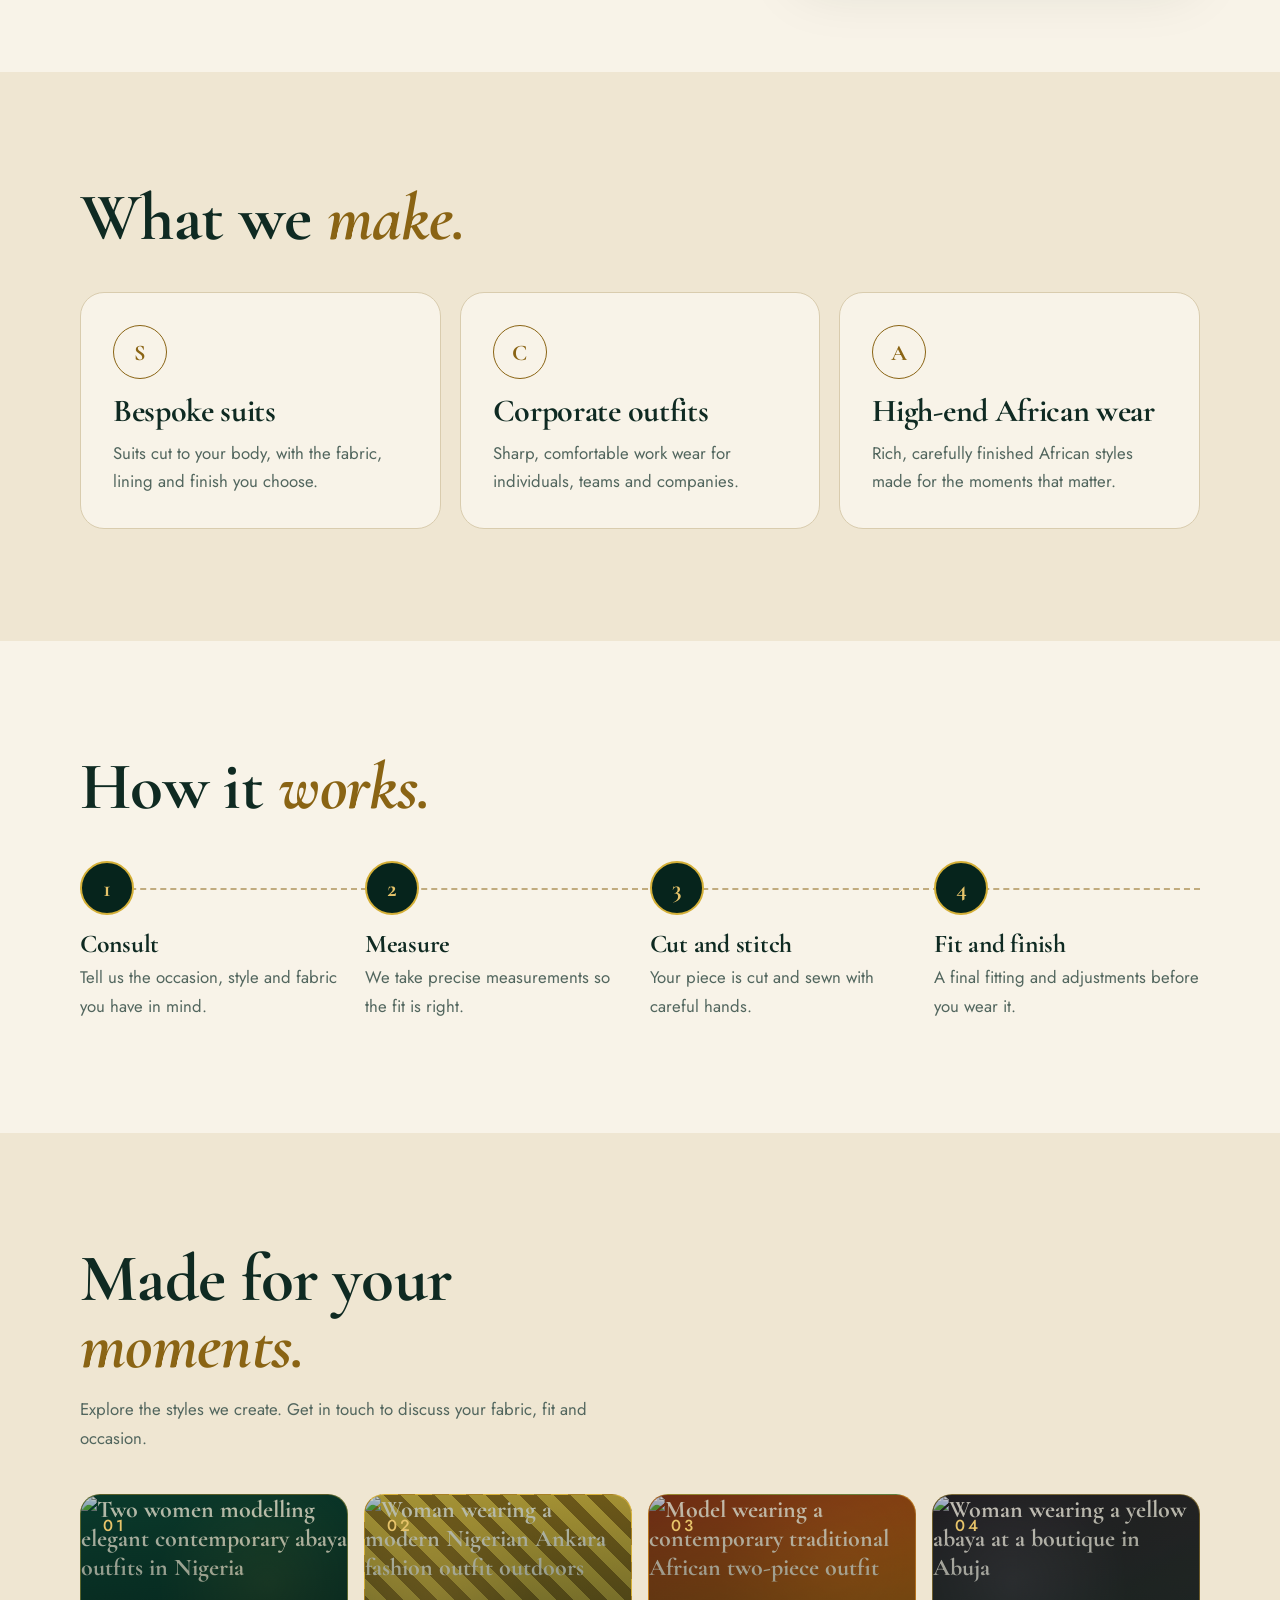
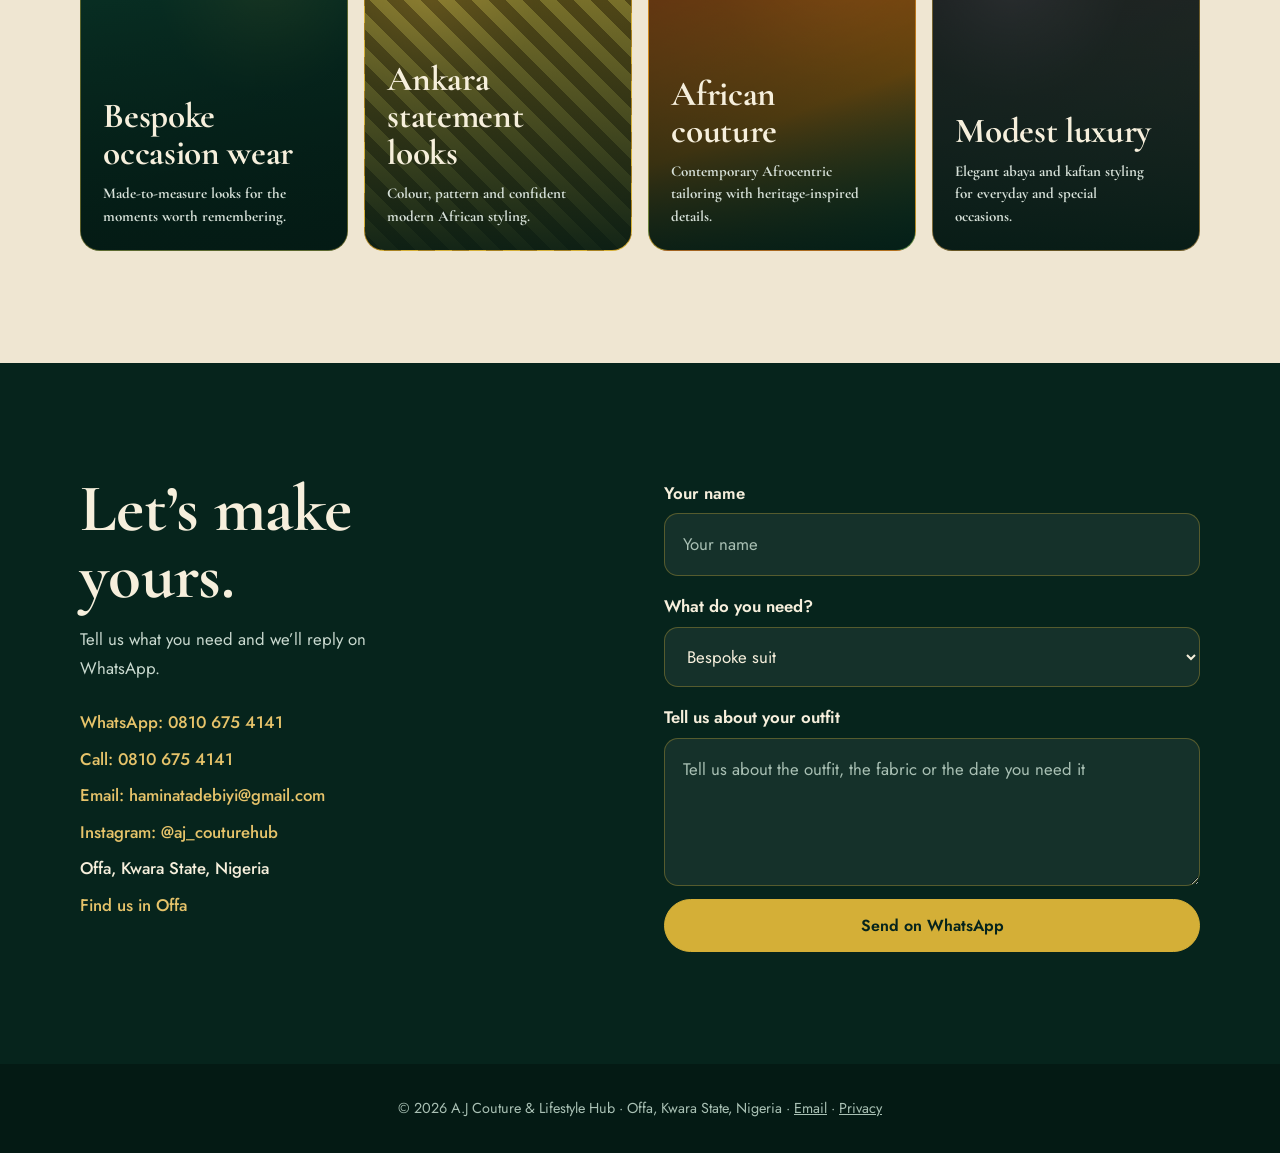
==== commit 4ad53b0f: "Show AJ monogram and add Nigerian fashion gallery photography" ====
--- a/index.html
+++ b/index.html
@@ -49,7 +49,7 @@
 <h1 aria-label="Tailored for the way you show up."><span class="l"><span style="--d1:.1s">Tailored for</span></span><span class="l"><span style="--d1:.25s">the way you</span></span><span class="l"><span style="--d1:.4s">show up.</span></span></h1>
 <p class="lead in">A.J Couture & Lifestyle Hub makes bespoke suits, corporate outfits and high-end African wear, cut and stitched around you. Based in Offa, Kwara State.</p>
 <div class="cta in"><a class="btn g" href="#book">Book a fitting</a><a class="btn" href="#services">See what we make</a></div></div>
-<div class="art"><img class="hero-fashion" src="assets/images/aj-emerald-bridal-cutout.webp" alt="Emerald green Nigerian bridal couture with intricate gold embellishment" fetchpriority="high" decoding="async"></div>
+<div class="art"><img class="hero-fashion" src="https://images.pexels.com/photos/18806297/pexels-photo-18806297.jpeg?cs=srgb&amp;dl=pexels-misikir-tagesse-765451925-18806297.jpg&amp;fm=jpg" alt="Emerald green Nigerian bridal couture with intricate gold embellishment" fetchpriority="high" decoding="async"></div>
 </div></header>
 <div class="mq" aria-hidden="true"><div id="mq"></div></div>
 
@@ -78,10 +78,10 @@
 <section class="sv" id="gallery"><div class="w"><h2 data-r>Made for your <span class="gt">moments.</span></h2>
 <p class="mute gallery-intro" data-r>Explore the styles we create. Get in touch to discuss your fabric, fit and occasion.</p>
 <div class="gal" id="gal">
-<article class="tile tile-one" data-r><span class="tile-mark">01</span><h3>Bespoke occasion wear</h3><p>Made-to-measure looks for the moments worth remembering.</p></article>
-<article class="tile tile-two" data-r style="--dl:.1s"><span class="tile-mark">02</span><h3>Corporate elegance</h3><p>Polished, comfortable pieces for work and special engagements.</p></article>
-<article class="tile tile-three" data-r style="--dl:.2s"><span class="tile-mark">03</span><h3>African couture</h3><p>Contemporary style with room for your personal expression.</p></article>
-<article class="tile tile-four" data-r style="--dl:.3s"><span class="tile-mark">04</span><h3>Personal styling</h3><p>Thoughtful details, a considered fit and a finish that feels yours.</p></article>
+<article class="tile tile-one" data-r><img class="tile-photo" src="https://images.pexels.com/photos/38743937/pexels-photo-38743937.jpeg?auto=compress&amp;cs=tinysrgb&amp;w=900" alt="Two women modelling elegant contemporary abaya outfits in Nigeria" loading="lazy" decoding="async"><span class="tile-mark">01</span><h3>Bespoke occasion wear</h3><p>Made-to-measure looks for the moments worth remembering.</p></article>
+<article class="tile tile-two" data-r style="--dl:.1s"><img class="tile-photo" src="https://images.pexels.com/photos/37994011/pexels-photo-37994011.jpeg?auto=compress&amp;cs=tinysrgb&amp;w=900" alt="Woman wearing a modern Nigerian Ankara fashion outfit outdoors" loading="lazy" decoding="async"><span class="tile-mark">02</span><h3>Ankara statement looks</h3><p>Colour, pattern and confident modern African styling.</p></article>
+<article class="tile tile-three" data-r style="--dl:.2s"><img class="tile-photo" src="https://images.pexels.com/photos/33572855/pexels-photo-33572855.jpeg?auto=compress&amp;cs=tinysrgb&amp;w=900" alt="Model wearing a contemporary traditional African two-piece outfit" loading="lazy" decoding="async"><span class="tile-mark">03</span><h3>African couture</h3><p>Contemporary Afrocentric tailoring with heritage-inspired details.</p></article>
+<article class="tile tile-four" data-r style="--dl:.3s"><img class="tile-photo" src="https://images.pexels.com/photos/34821046/pexels-photo-34821046.jpeg?auto=compress&amp;cs=tinysrgb&amp;w=900" alt="Woman wearing a yellow abaya at a boutique in Abuja" loading="lazy" decoding="async"><span class="tile-mark">04</span><h3>Modest luxury</h3><p>Elegant abaya and kaftan styling for everyday and special occasions.</p></article>
 </div></div></section>
 
 <section class="bk" id="book"><div class="w">
--- a/css/style.css
+++ b/css/style.css
@@ -144,3 +144,18 @@
 .hero .art-caption{display:none}
 @media(max-width:860px){.hero .art{min-height:420px;max-width:360px}.hero .hero-fashion{max-height:500px}}
 @media(prefers-reduced-motion:reduce){.hero .hero-fashion{clip-path:none}}
+
+
+/* Image refresh: transparent bridal cutout and real Nigerian fashion gallery photography. */
+.hero .art{display:flex;align-items:center;justify-content:center;min-height:clamp(420px,48vw,620px);max-width:520px;overflow:visible;background:transparent}
+.hero .hero-fashion{display:block;width:100%;height:100%;max-height:660px;aspect-ratio:2/3;object-fit:contain;object-position:center bottom;border:0;border-radius:0;background:transparent;box-shadow:none;filter:drop-shadow(0 18px 30px #0005)}
+.art-caption{display:none}
+.about-image-frame{display:grid;place-items:center;width:100%;max-width:410px;aspect-ratio:4/5;padding:1.25rem;border:1.5px solid var(--gold);border-radius:210px 210px 0 0;overflow:hidden;background:linear-gradient(145deg,#fff8e8,#e8d9b7);box-shadow:0 24px 60px #06241c20}
+.about-image{display:block;width:min(82%,300px);height:auto;max-height:78%;object-fit:contain;object-position:center;border:0;border-radius:0;background:transparent}
+.tile{position:relative;isolation:isolate;overflow:hidden}
+.tile-photo{position:absolute;inset:0;z-index:-2;width:100%;height:100%;object-fit:cover;object-position:center;transition:transform .6s ease}
+.tile:hover .tile-photo{transform:scale(1.06)}
+.tile::before{z-index:-1;opacity:.2}
+.tile::after{z-index:-1;background:linear-gradient(180deg,#041a1410 0%,#041a14e8 100%)}
+@media(max-width:860px){.hero .art{min-height:390px;max-width:360px}.about-image-frame{max-width:340px}}
+@media(prefers-reduced-motion:reduce){.tile-photo{transition:none}}
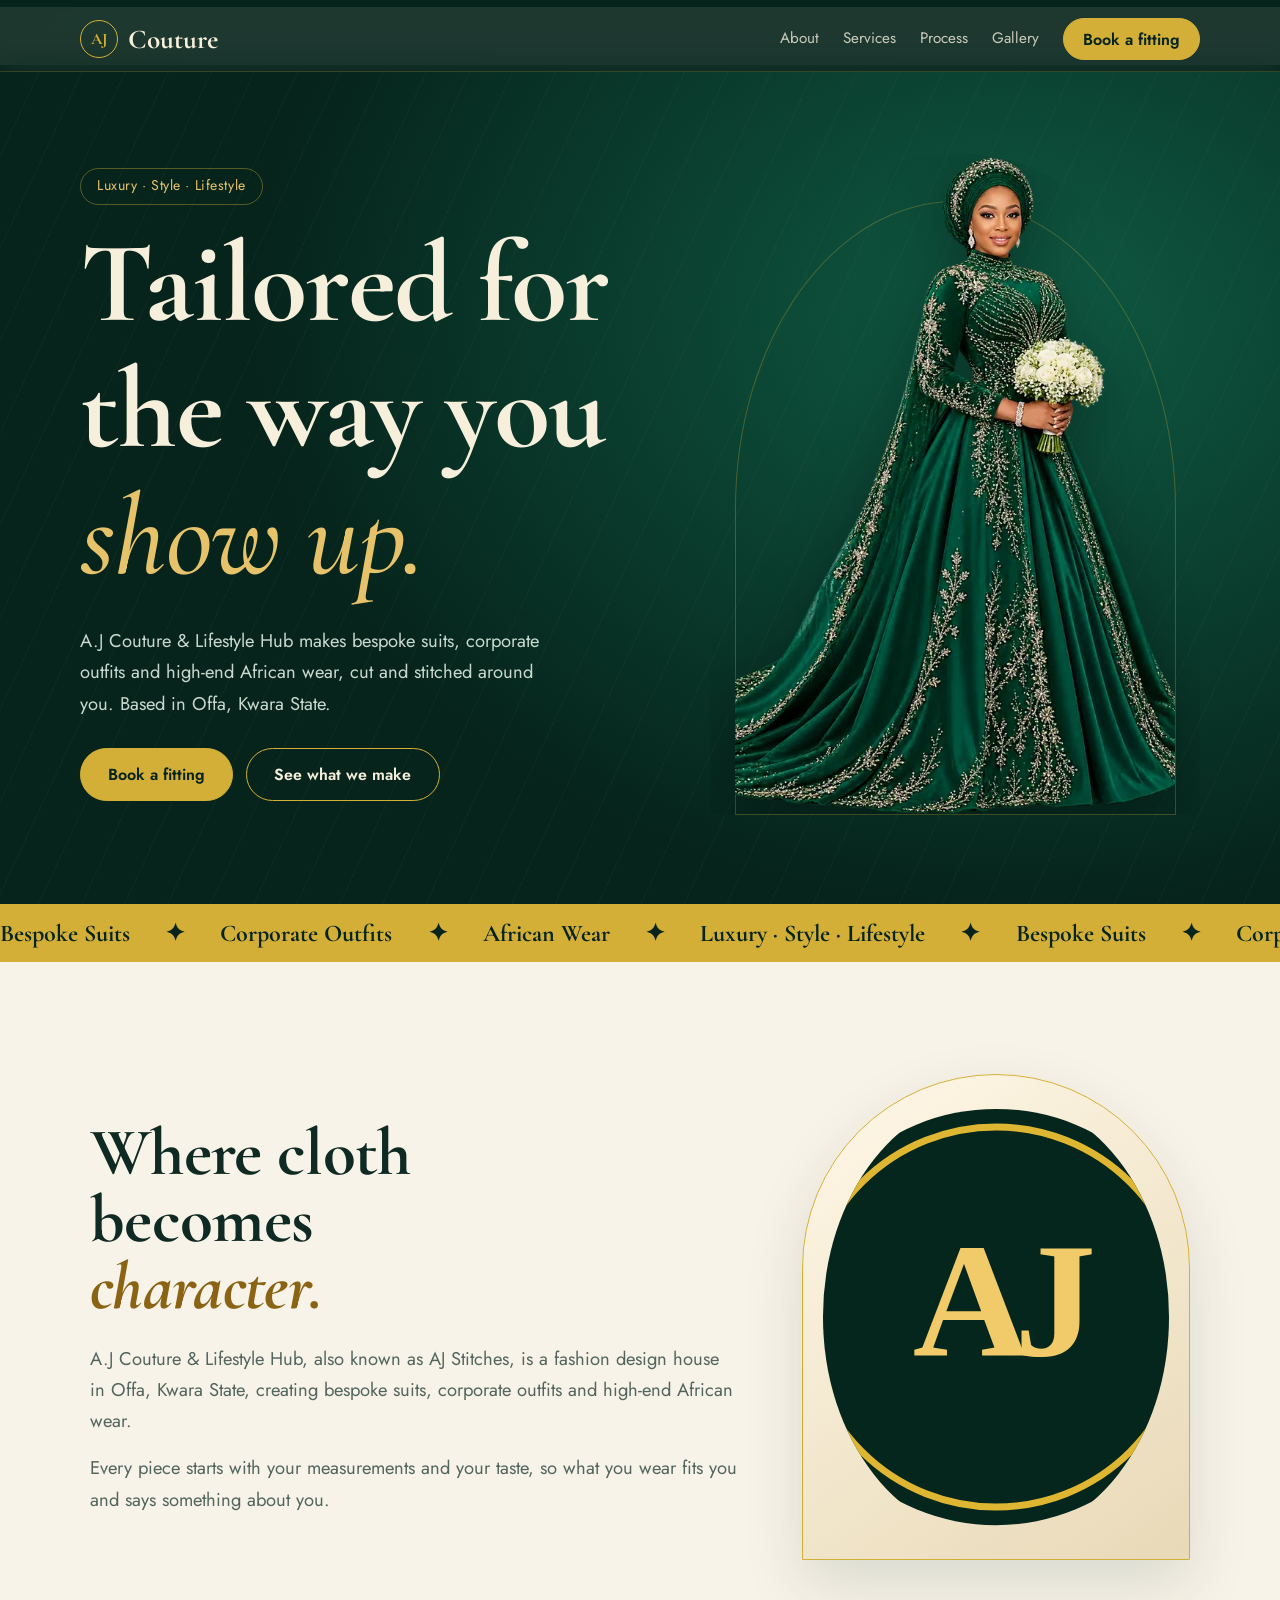
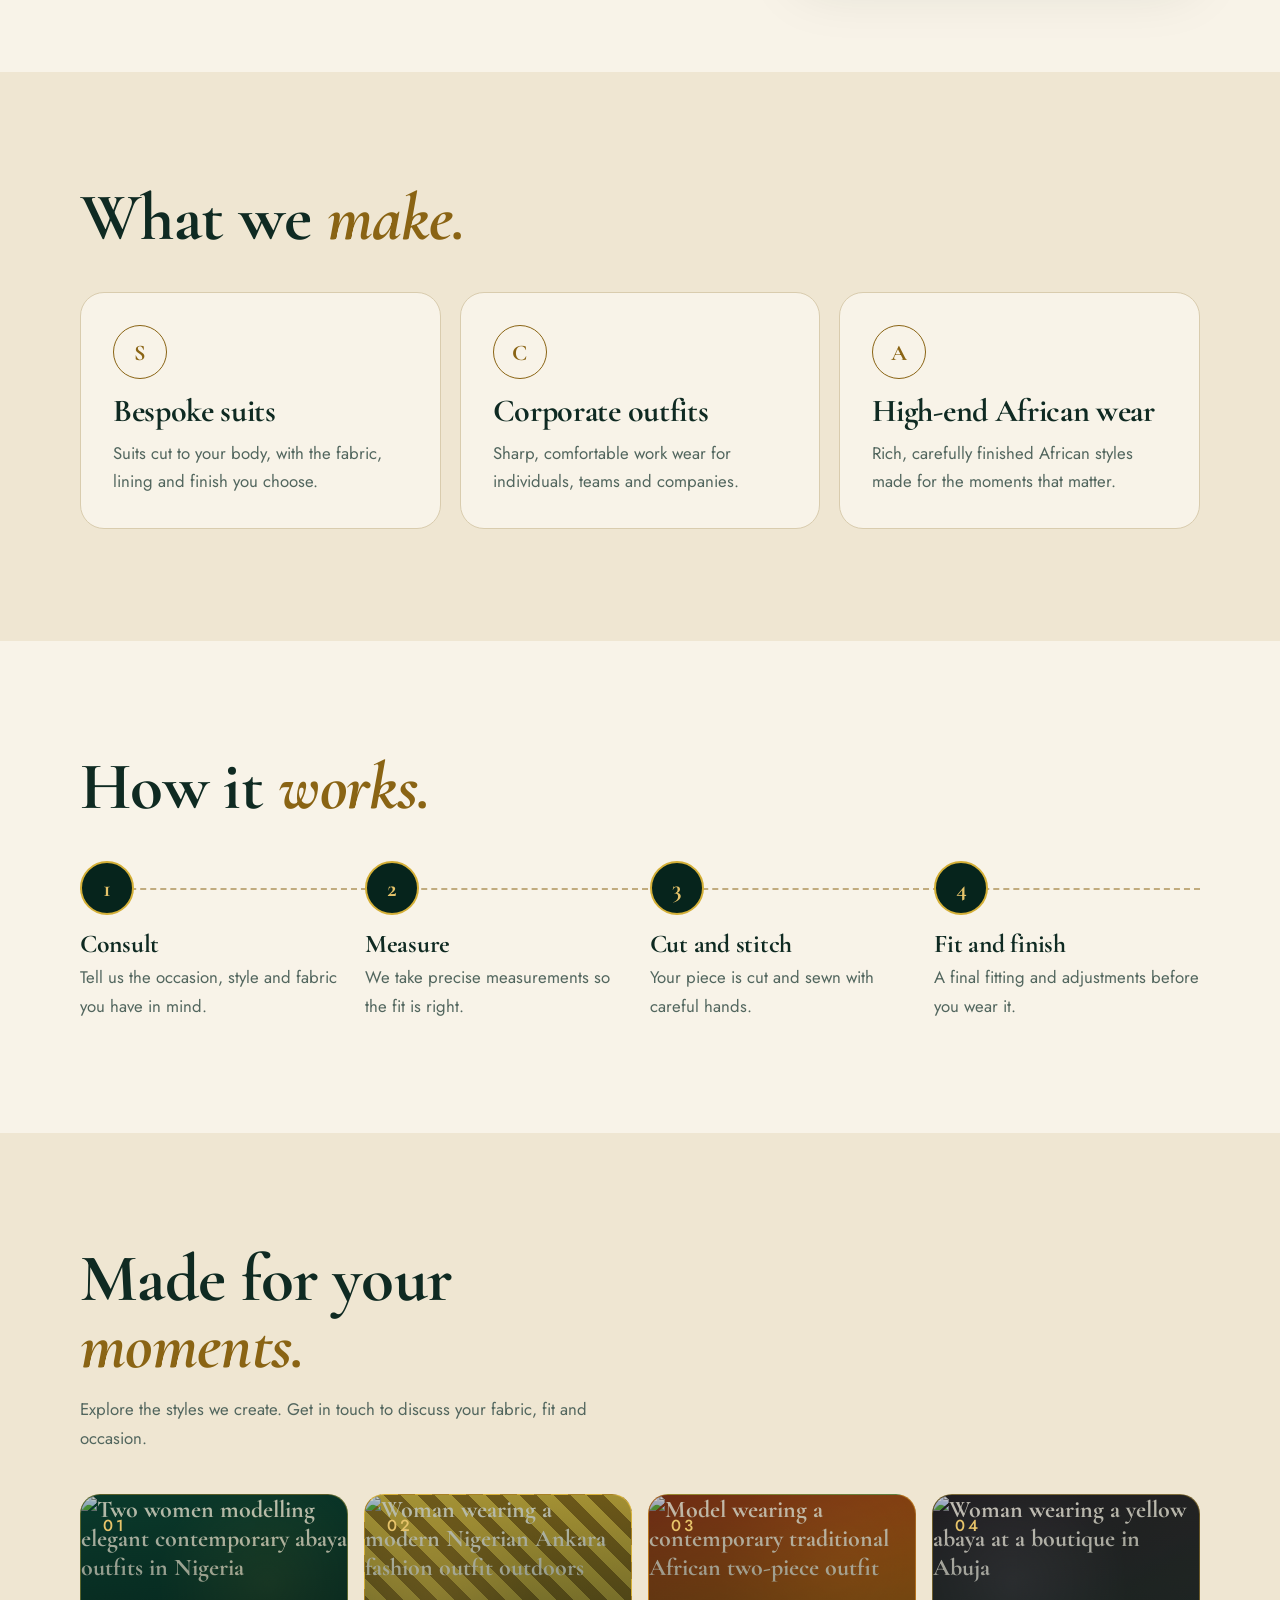
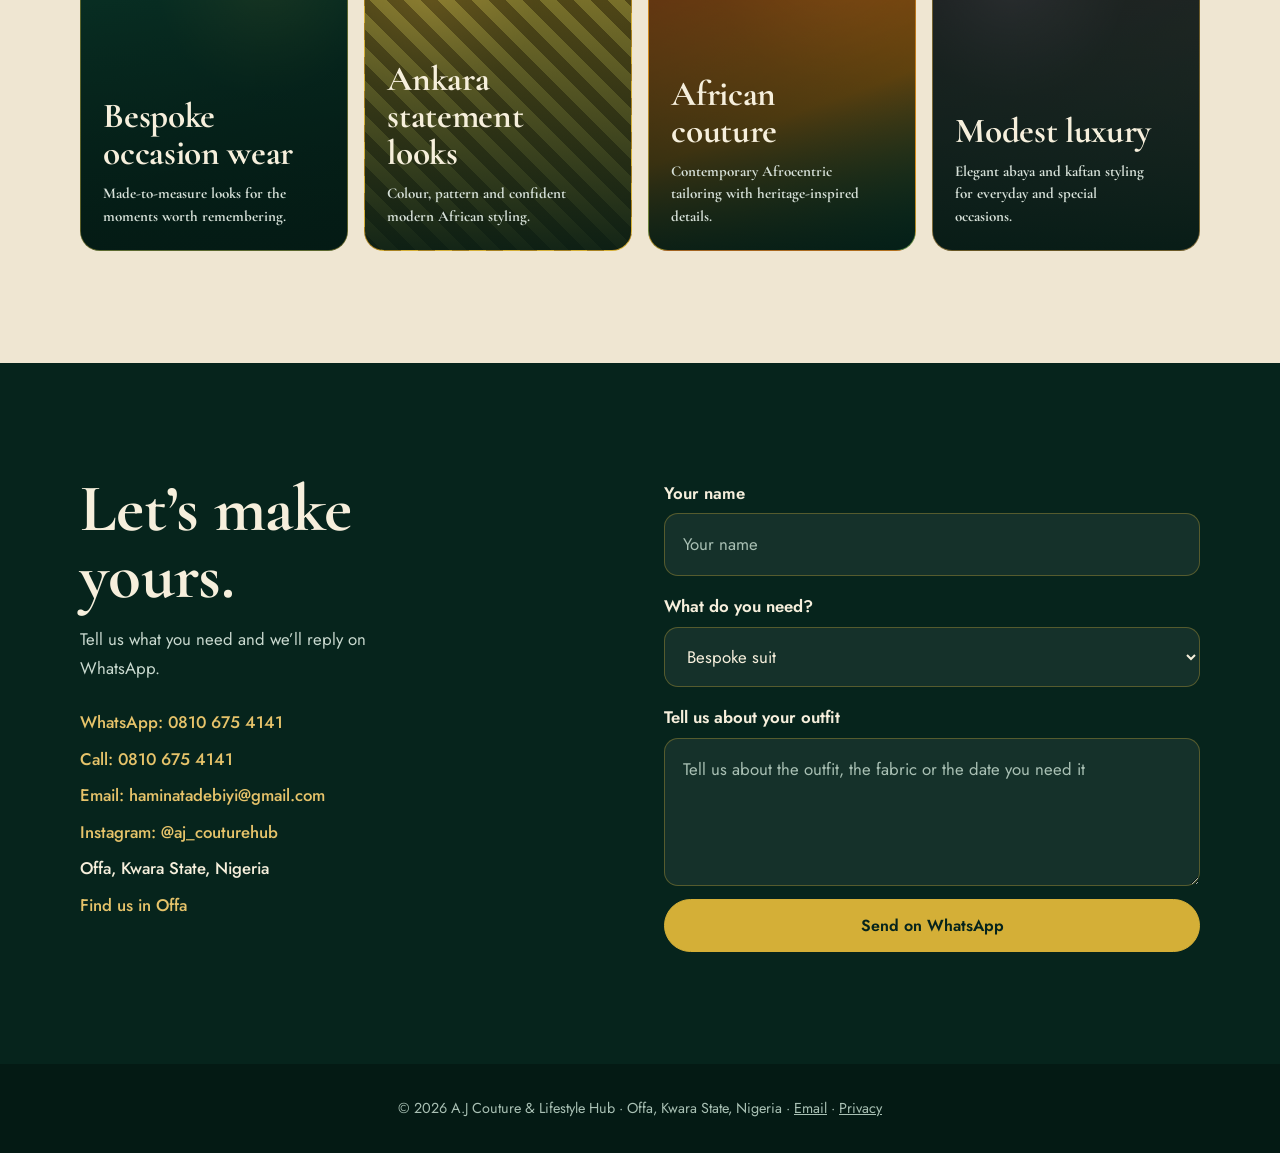
==== commit fbfffc16: "Use transparent emerald bridal hero image" ====
--- a/index.html
+++ b/index.html
@@ -49,7 +49,7 @@
 <h1 aria-label="Tailored for the way you show up."><span class="l"><span style="--d1:.1s">Tailored for</span></span><span class="l"><span style="--d1:.25s">the way you</span></span><span class="l"><span style="--d1:.4s">show up.</span></span></h1>
 <p class="lead in">A.J Couture & Lifestyle Hub makes bespoke suits, corporate outfits and high-end African wear, cut and stitched around you. Based in Offa, Kwara State.</p>
 <div class="cta in"><a class="btn g" href="#book">Book a fitting</a><a class="btn" href="#services">See what we make</a></div></div>
-<div class="art"><img class="hero-fashion" src="https://images.pexels.com/photos/18806297/pexels-photo-18806297.jpeg?cs=srgb&amp;dl=pexels-misikir-tagesse-765451925-18806297.jpg&amp;fm=jpg" alt="Emerald green Nigerian bridal couture with intricate gold embellishment" fetchpriority="high" decoding="async"></div>
+<div class="art"><img class="hero-fashion" src="assets/images/aj-emerald-bridal-cutout.webp" alt="Emerald green Nigerian bridal couture with intricate gold embellishment" fetchpriority="high" decoding="async"></div>
 </div></header>
 <div class="mq" aria-hidden="true"><div id="mq"></div></div>
 
--- a/css/style.css
+++ b/css/style.css
@@ -159,3 +159,55 @@
 .tile::after{z-index:-1;background:linear-gradient(180deg,#041a1410 0%,#041a14e8 100%)}
 @media(max-width:860px){.hero .art{min-height:390px;max-width:360px}.about-image-frame{max-width:340px}}
 @media(prefers-reduced-motion:reduce){.tile-photo{transition:none}}
+
+/* Keep the About section's existing cover, but use the AJ brand monogram instead of a portrait. */
+.about-image-frame{display:grid;place-items:center;padding:1.25rem;border-radius:210px 210px 0 0;overflow:hidden}
+.about-image{display:block;width:min(82%,300px);height:auto;max-height:78%;object-fit:contain;object-position:center;border:0;border-radius:0;background:transparent}
+/* Real fashion photography in the gallery; image overlays retain readable captions. */
+.tile{position:relative;isolation:isolate;overflow:hidden}
+.tile-photo{position:absolute;inset:0;z-index:-2;width:100%;height:100%;object-fit:cover;object-position:center;transition:transform .6s ease}
+.tile:hover .tile-photo{transform:scale(1.06)}
+.tile::before{z-index:-1;opacity:.2}
+.tile::after{z-index:-1;background:linear-gradient(180deg,#041a1410 0%,#041a14e8 100%)}
+@media(prefers-reduced-motion:reduce){.tile-photo{transition:none}}
+
+
+/* Transparent emerald bridal hero */
+.hero .art {
+    display: flex;
+    align-items: center;
+    justify-content: center;
+    background: transparent;
+    overflow: visible;
+}
+
+.hero .hero-fashion {
+    display: block;
+    width: 100%;
+    height: 100%;
+    max-height: 660px;
+    aspect-ratio: 2 / 3;
+    object-fit: contain;
+    object-position: center bottom;
+    border: 0;
+    border-radius: 0;
+    background: transparent;
+    box-shadow: none;
+    filter: drop-shadow(0 18px 30px #0005);
+}
+
+.hero .art-caption {
+    display: none;
+}
+
+@media (max-width: 860px) {
+    .hero .art {
+        min-height: 390px;
+    }
+}
+
+@media (prefers-reduced-motion: reduce) {
+    .hero .hero-fashion {
+        transition: none;
+    }
+}
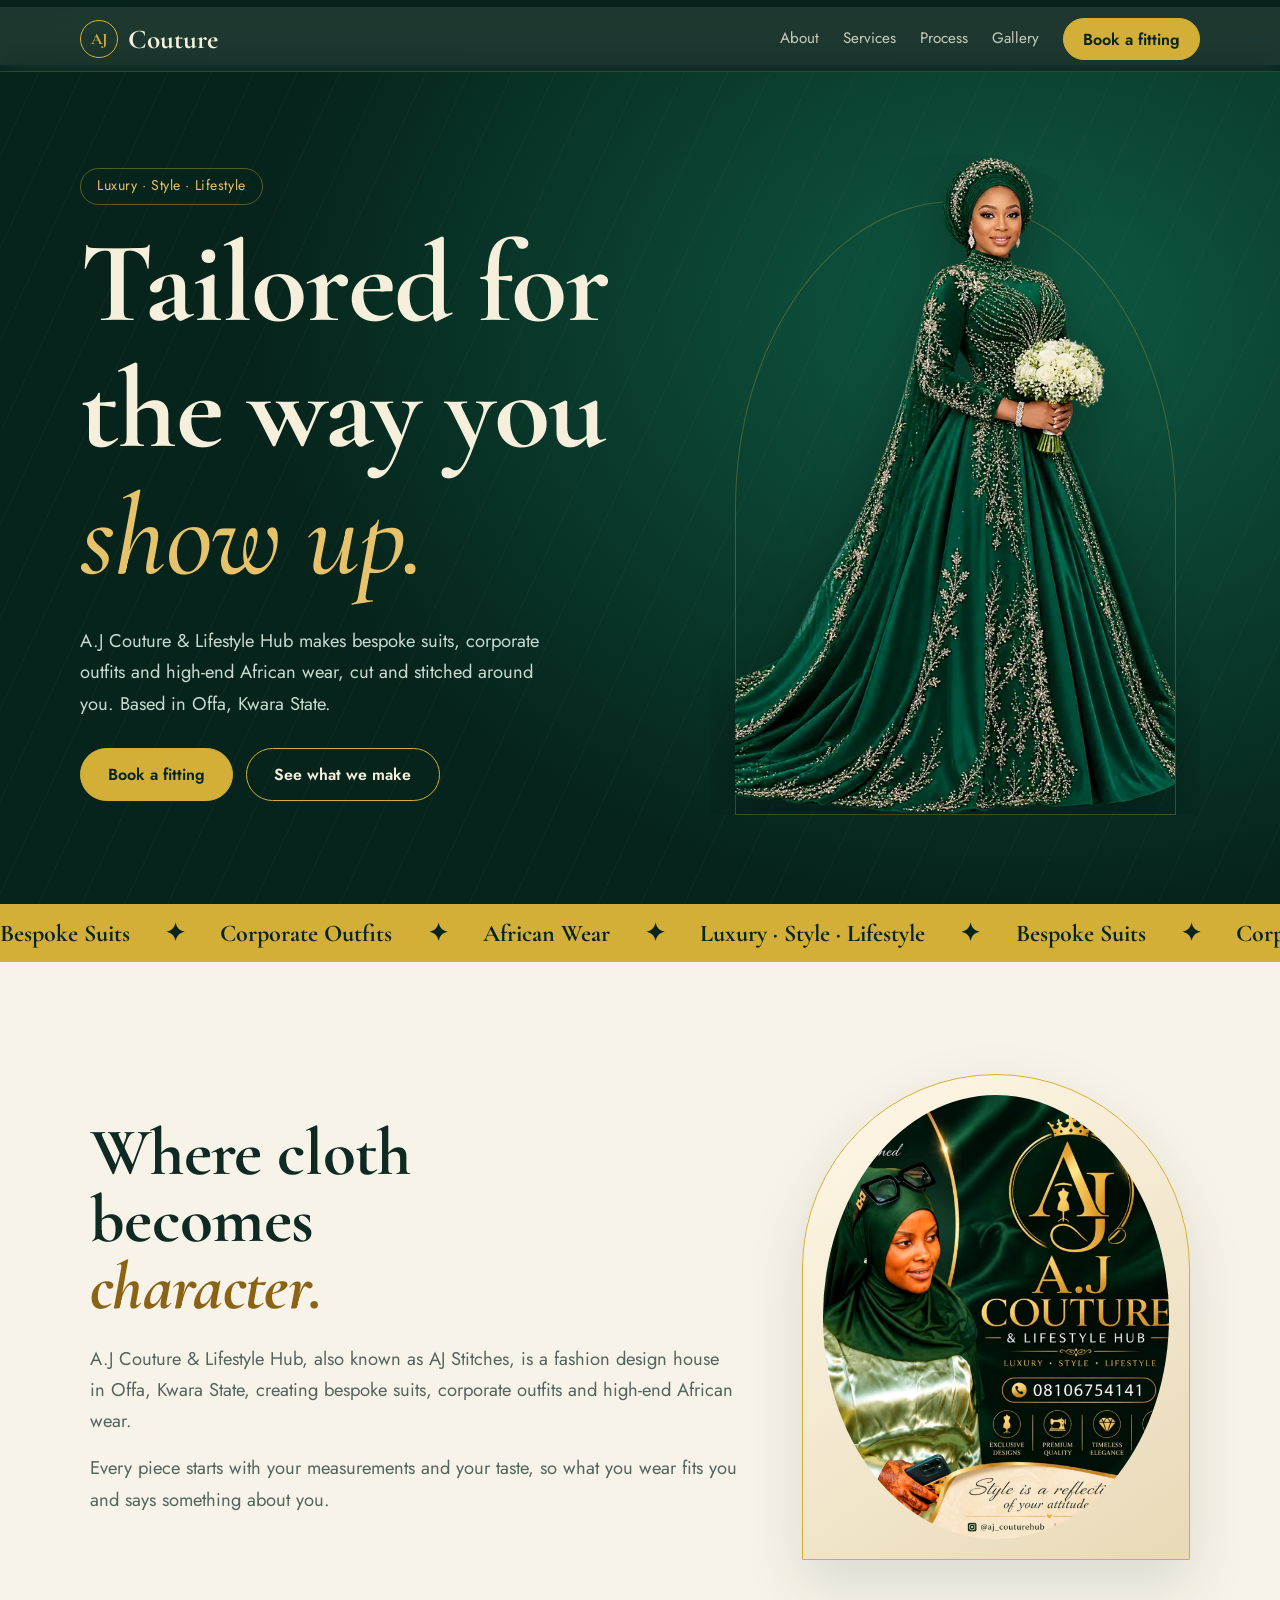
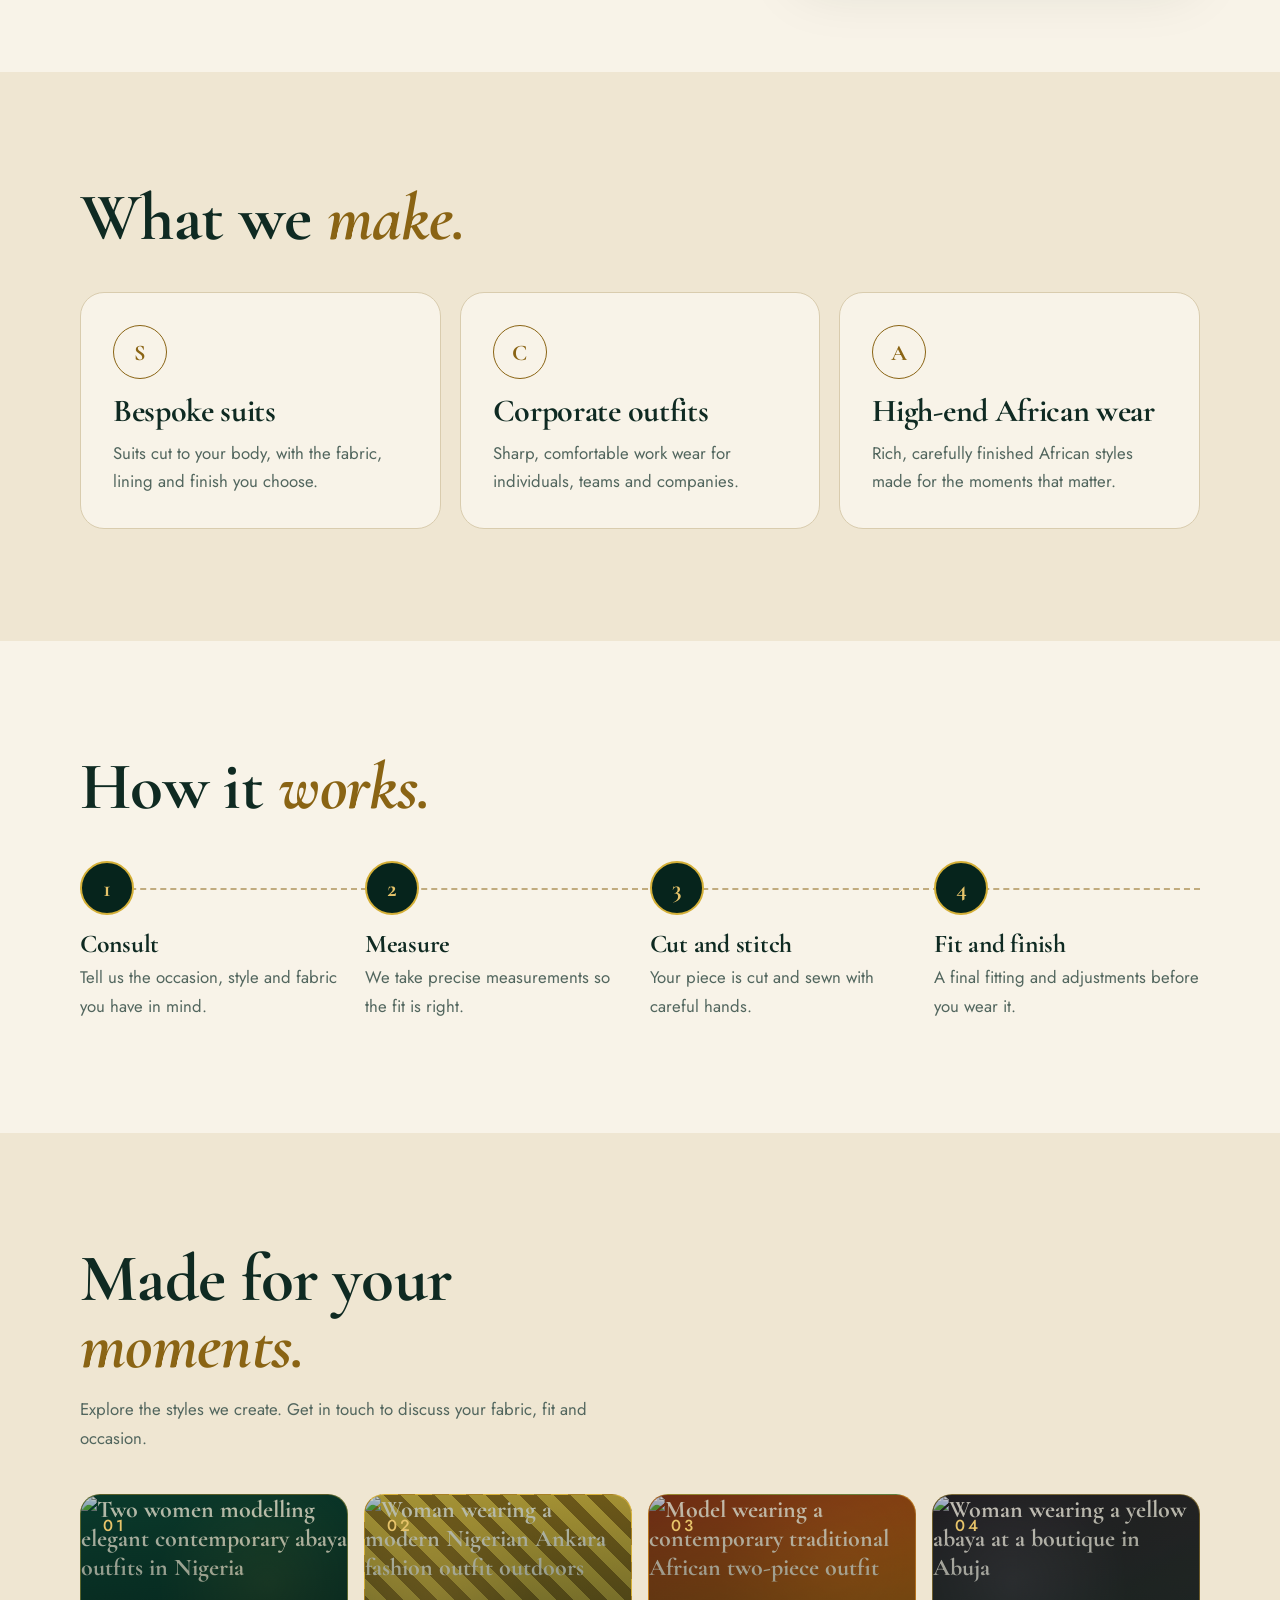
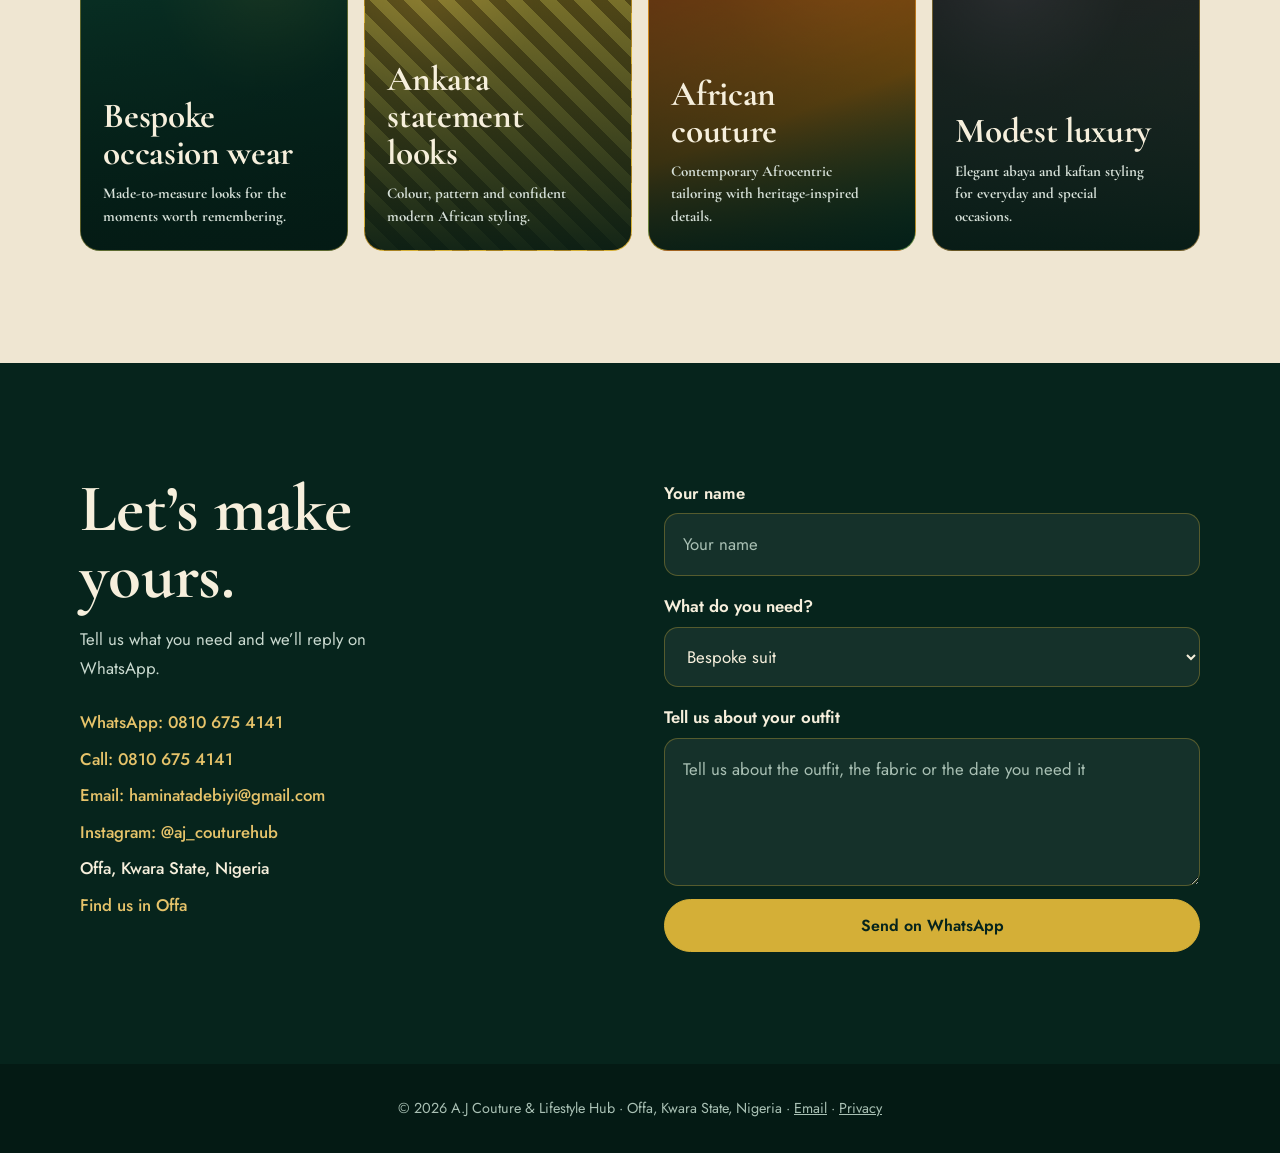
==== commit 6c2d7ad9: "Restore original A.J Couture crest in About section" ====
--- a/index.html
+++ b/index.html
@@ -57,7 +57,7 @@
 <div class="about-copy" data-r style="--dl:.15s"><h2>Where cloth becomes <span class="gt">character.</span></h2>
 <p class="mute" style="margin-top:1.4rem">A.J Couture & Lifestyle Hub, also known as AJ Stitches, is a fashion design house in Offa, Kwara State, creating bespoke suits, corporate outfits and high-end African wear.</p>
 <p class="mute">Every piece starts with your measurements and your taste, so what you wear fits you and says something about you.</p></div>
-<figure class="frame about-image-frame" data-r aria-label="A.J Couture brand mark"><img class="about-image" src="assets/images/aj-monogram.svg" alt="A.J Couture monogram logo" loading="lazy" decoding="async"></figure>
+<figure class="frame about-image-frame" data-r aria-label="Original A.J Couture crowned crest logo"><img class="about-image about-brand-art" src="assets/images/aj-couture-promo.jpg" alt="Original A.J Couture gold crowned crest with the A.J lettering and dress-form emblem" loading="lazy" decoding="async"></figure>
 </div></section>
 
 <section class="sv" id="services"><div class="w"><h2 data-r>What we <span class="gt">make.</span></h2>
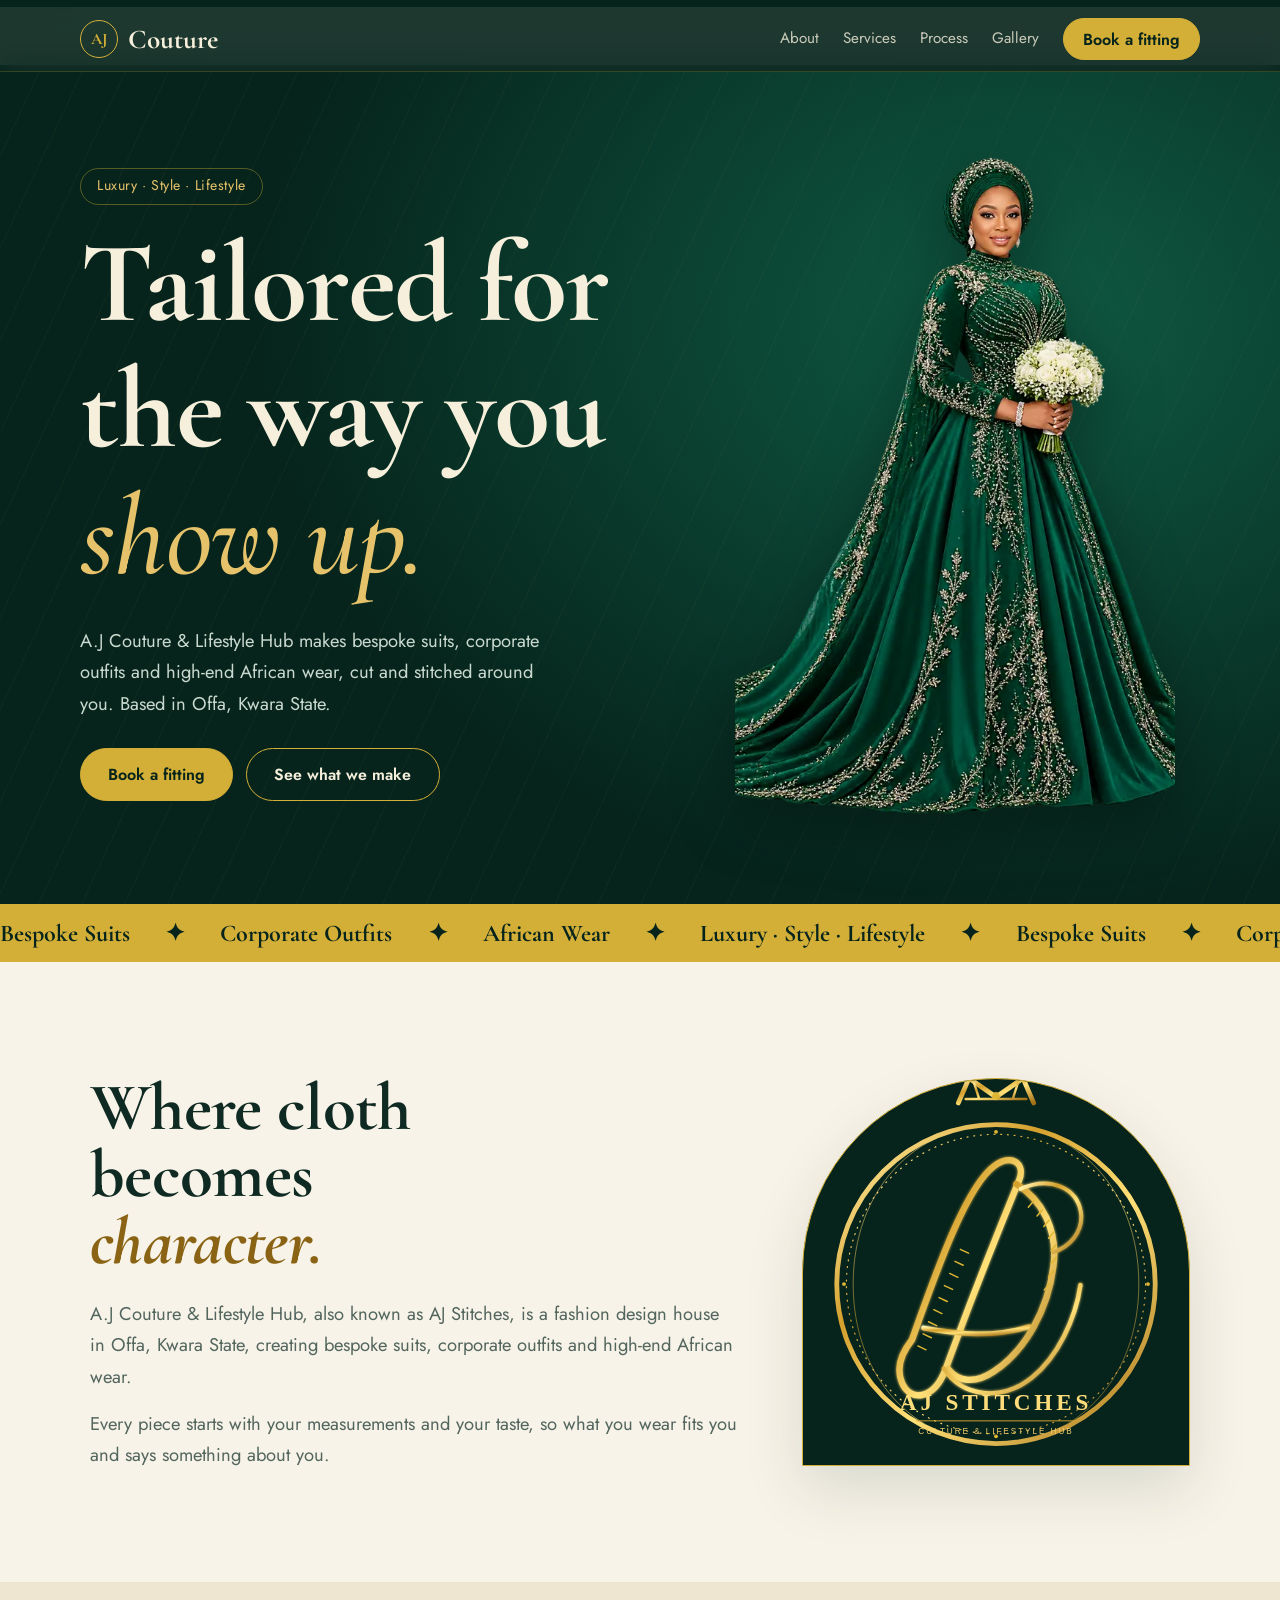
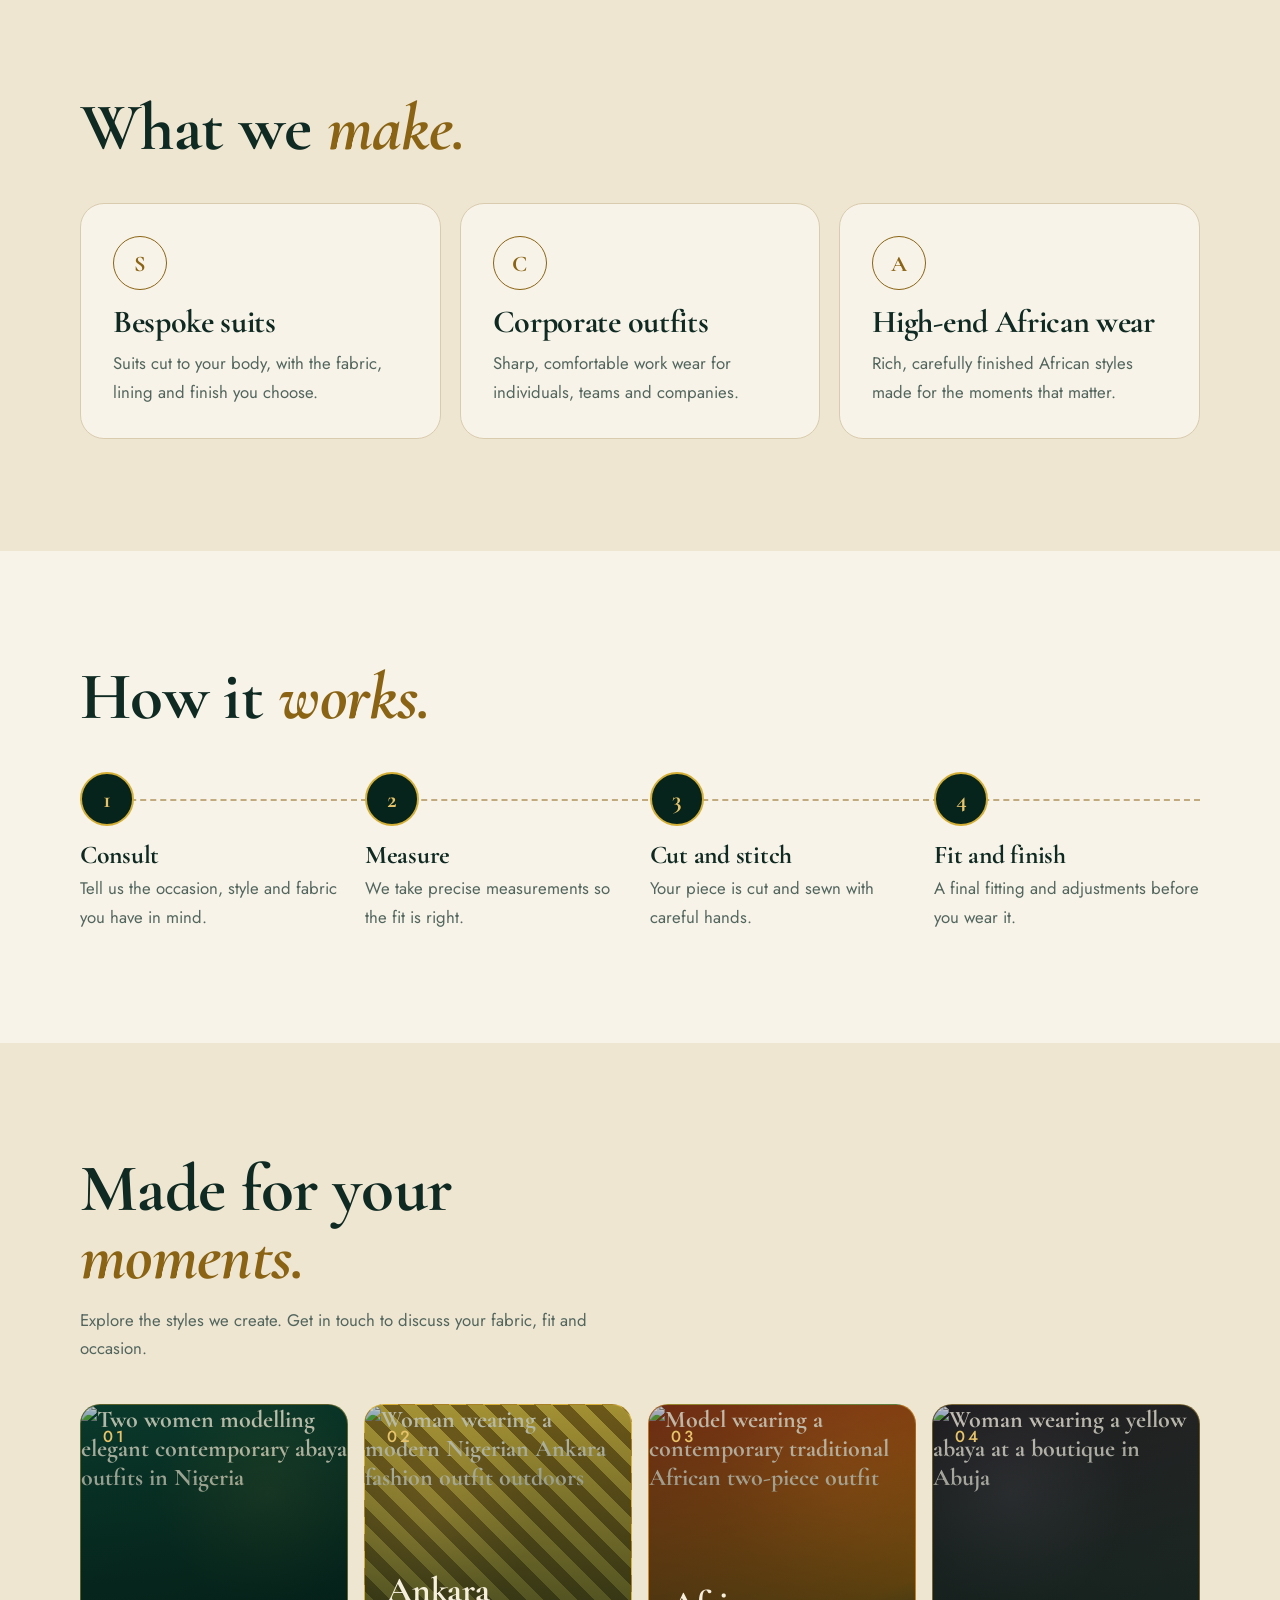
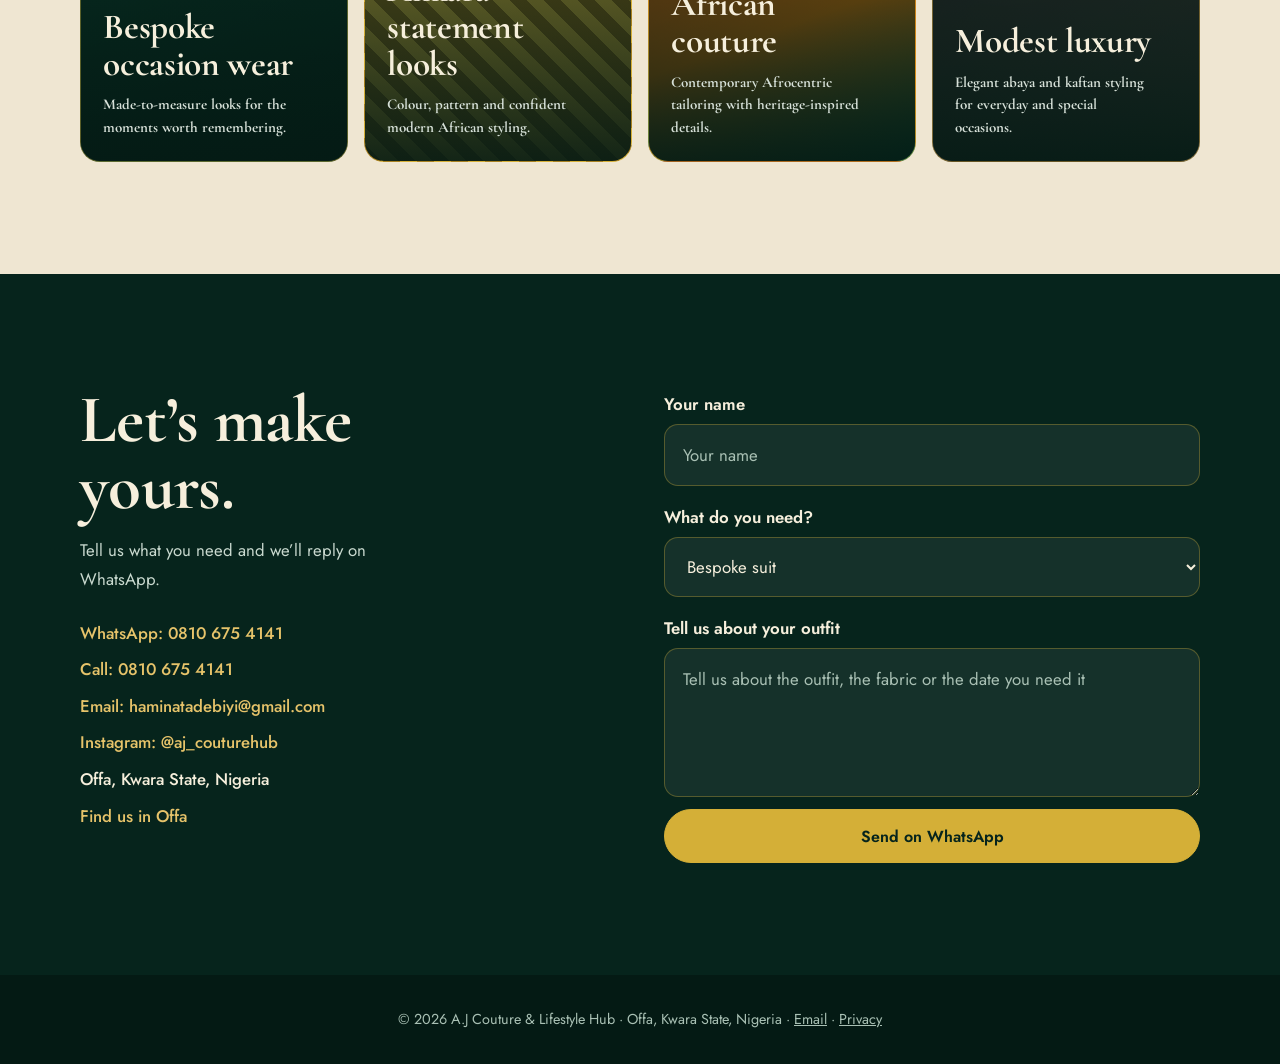
==== commit f1798a89: "Use AJ Stitches crowned crest in About arch" ====
--- a/index.html
+++ b/index.html
@@ -57,7 +57,7 @@
 <div class="about-copy" data-r style="--dl:.15s"><h2>Where cloth becomes <span class="gt">character.</span></h2>
 <p class="mute" style="margin-top:1.4rem">A.J Couture & Lifestyle Hub, also known as AJ Stitches, is a fashion design house in Offa, Kwara State, creating bespoke suits, corporate outfits and high-end African wear.</p>
 <p class="mute">Every piece starts with your measurements and your taste, so what you wear fits you and says something about you.</p></div>
-<figure class="frame about-image-frame" data-r aria-label="Original A.J Couture crowned crest logo"><img class="about-image about-brand-art" src="assets/images/aj-couture-promo.jpg" alt="Original A.J Couture gold crowned crest with the A.J lettering and dress-form emblem" loading="lazy" decoding="async"></figure>
+<figure class="frame about-image-frame" data-r aria-label="AJ Stitches crowned circular crest logo"><img class="about-image" src="assets/images/aj-stitches-crest.svg" alt="AJ Stitches crowned circular crest with intertwined calligraphic A and J, stitch detailing, and Culture &amp; Lifestyle Hub lettering" loading="lazy" decoding="async"></figure>
 </div></section>
 
 <section class="sv" id="services"><div class="w"><h2 data-r>What we <span class="gt">make.</span></h2>
--- a/css/style.css
+++ b/css/style.css
@@ -211,3 +211,57 @@
         transition: none;
     }
 }
+
+
+/* Keep the curved frame exclusively in About; show the original crest cropped from the supplied brand artwork. */
+.about-image-frame {
+    position: relative;
+    display: block;
+    width: 100%;
+    max-width: 410px;
+    aspect-ratio: 1 / 1;
+    justify-self: end;
+    padding: 0;
+    border: 1.5px solid var(--gold);
+    border-radius: 210px 210px 0 0;
+    overflow: hidden;
+    background: #06241c;
+    box-shadow: 0 24px 60px #06241c20;
+}
+.about-brand-art {
+    position: absolute;
+    display: block;
+    width: 267%;
+    max-width: none;
+    height: auto;
+    max-height: none;
+    left: -141%;
+    top: -9%;
+    object-fit: unset;
+    object-position: initial;
+    border: 0;
+    border-radius: 0;
+    background: transparent;
+}
+@media (max-width: 860px) {
+    .about-image-frame { max-width: 340px; }
+}
+
+/* The emerald bridal cutout stays untouched; remove every leftover hero arch treatment. */
+.hero .art {
+    border: 0;
+    border-radius: 0;
+    clip-path: none !important;
+    background: transparent;
+}
+.hero .art::before {
+    display: none !important;
+    content: none !important;
+}
+.hero .hero-fashion {
+    border: 0;
+    border-radius: 0 !important;
+    clip-path: none !important;
+    background: transparent;
+    object-fit: contain;
+}
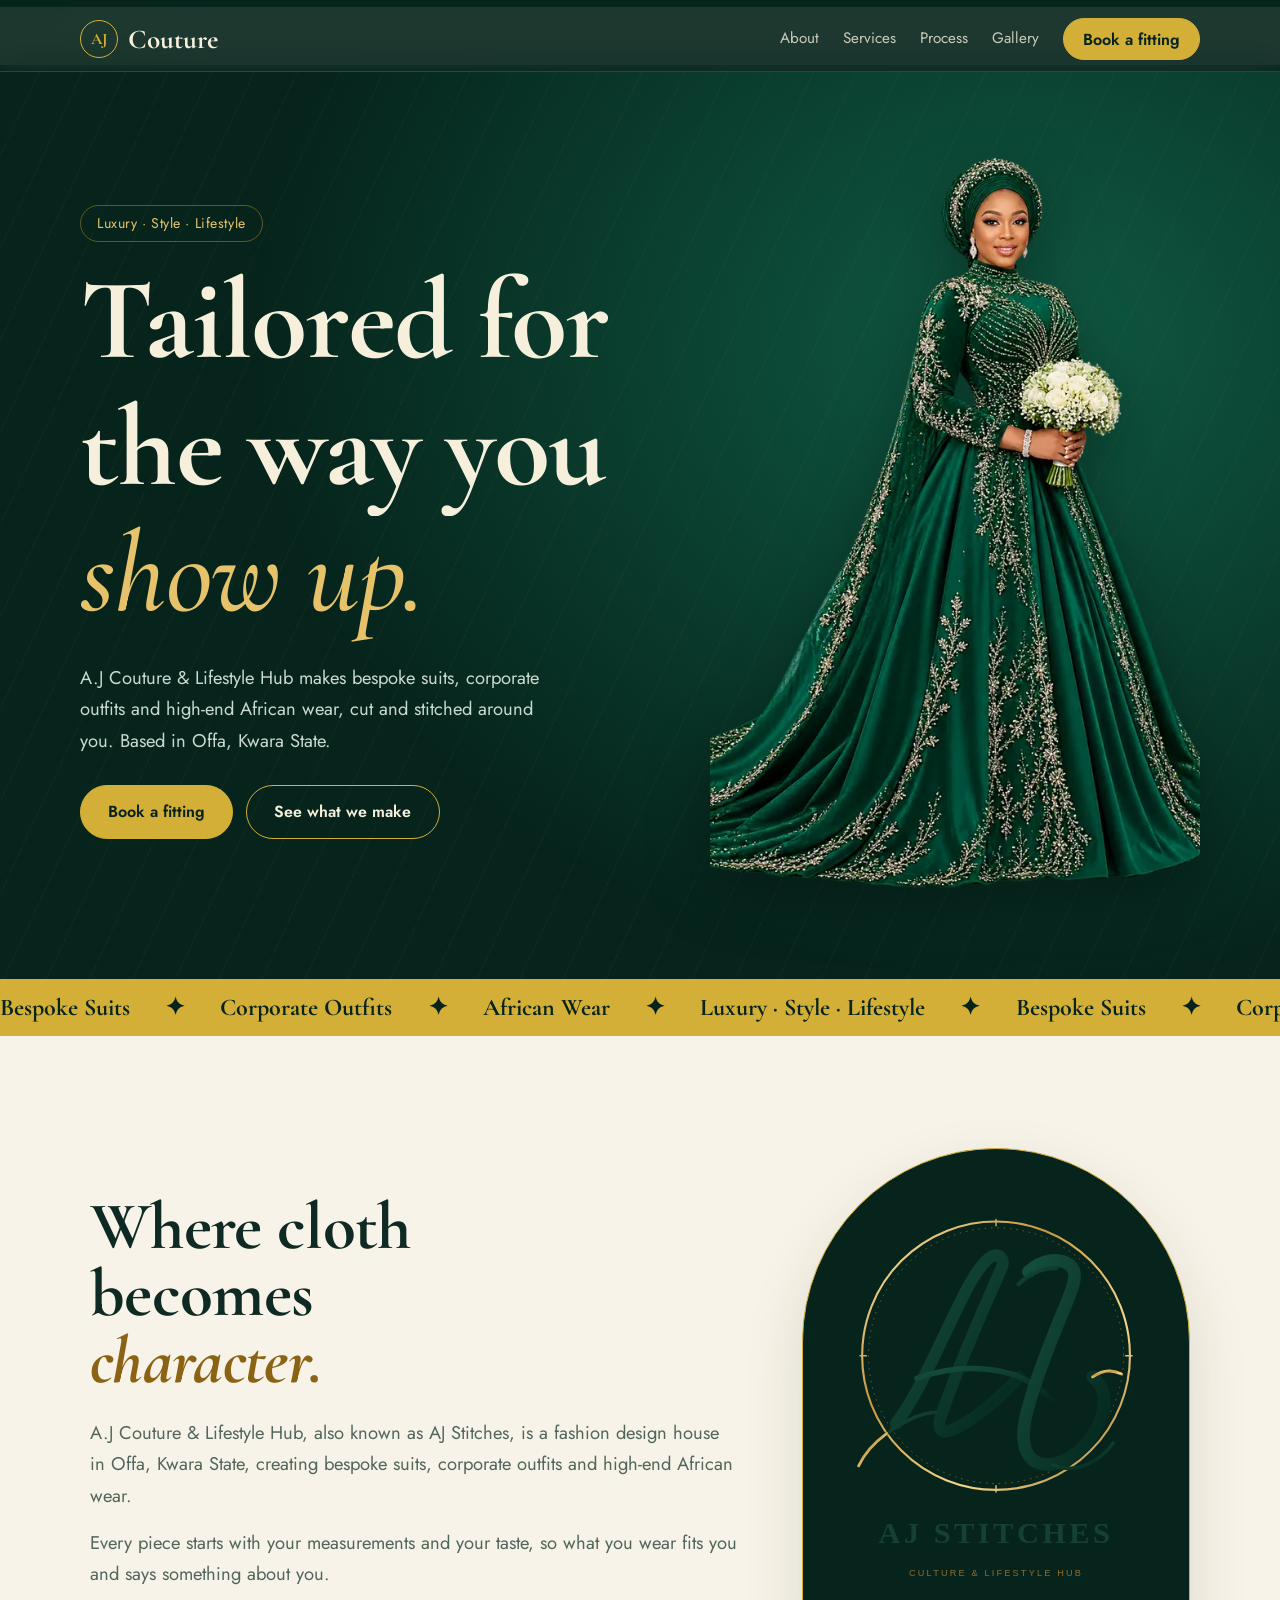
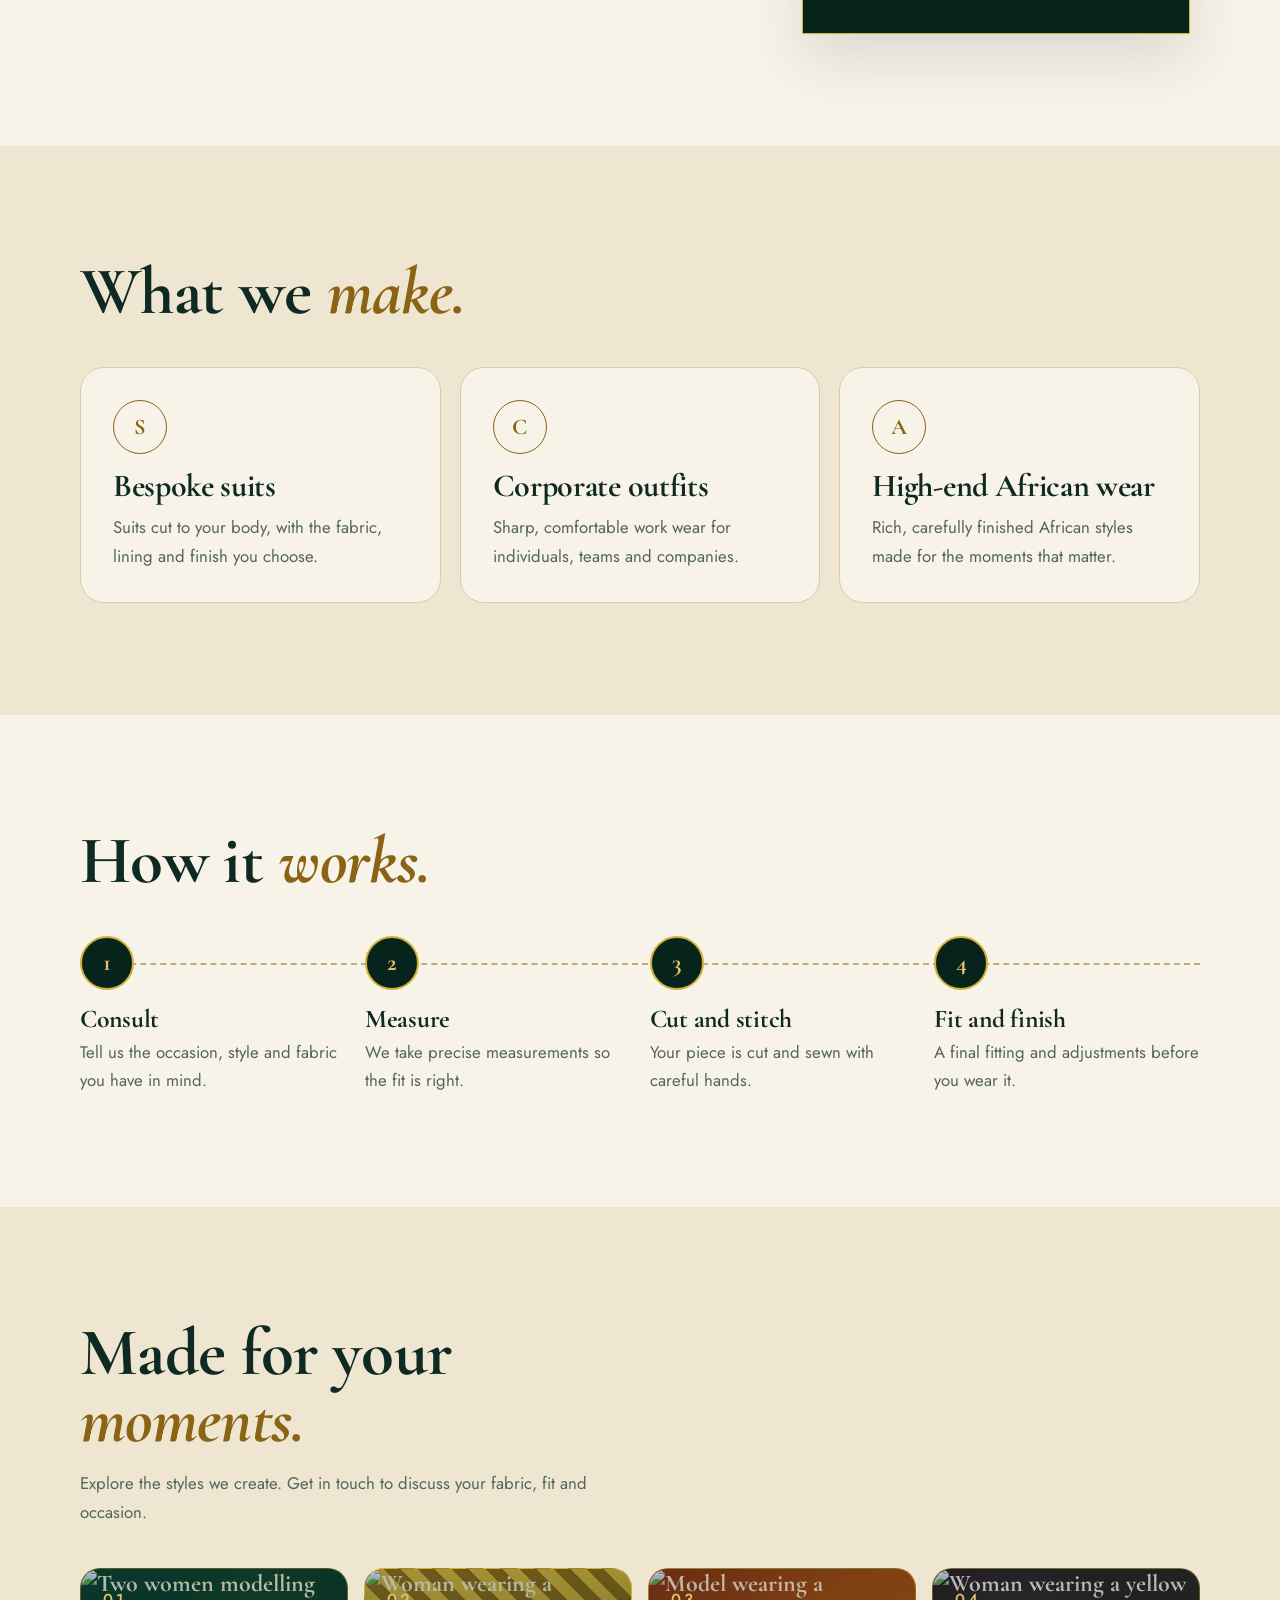
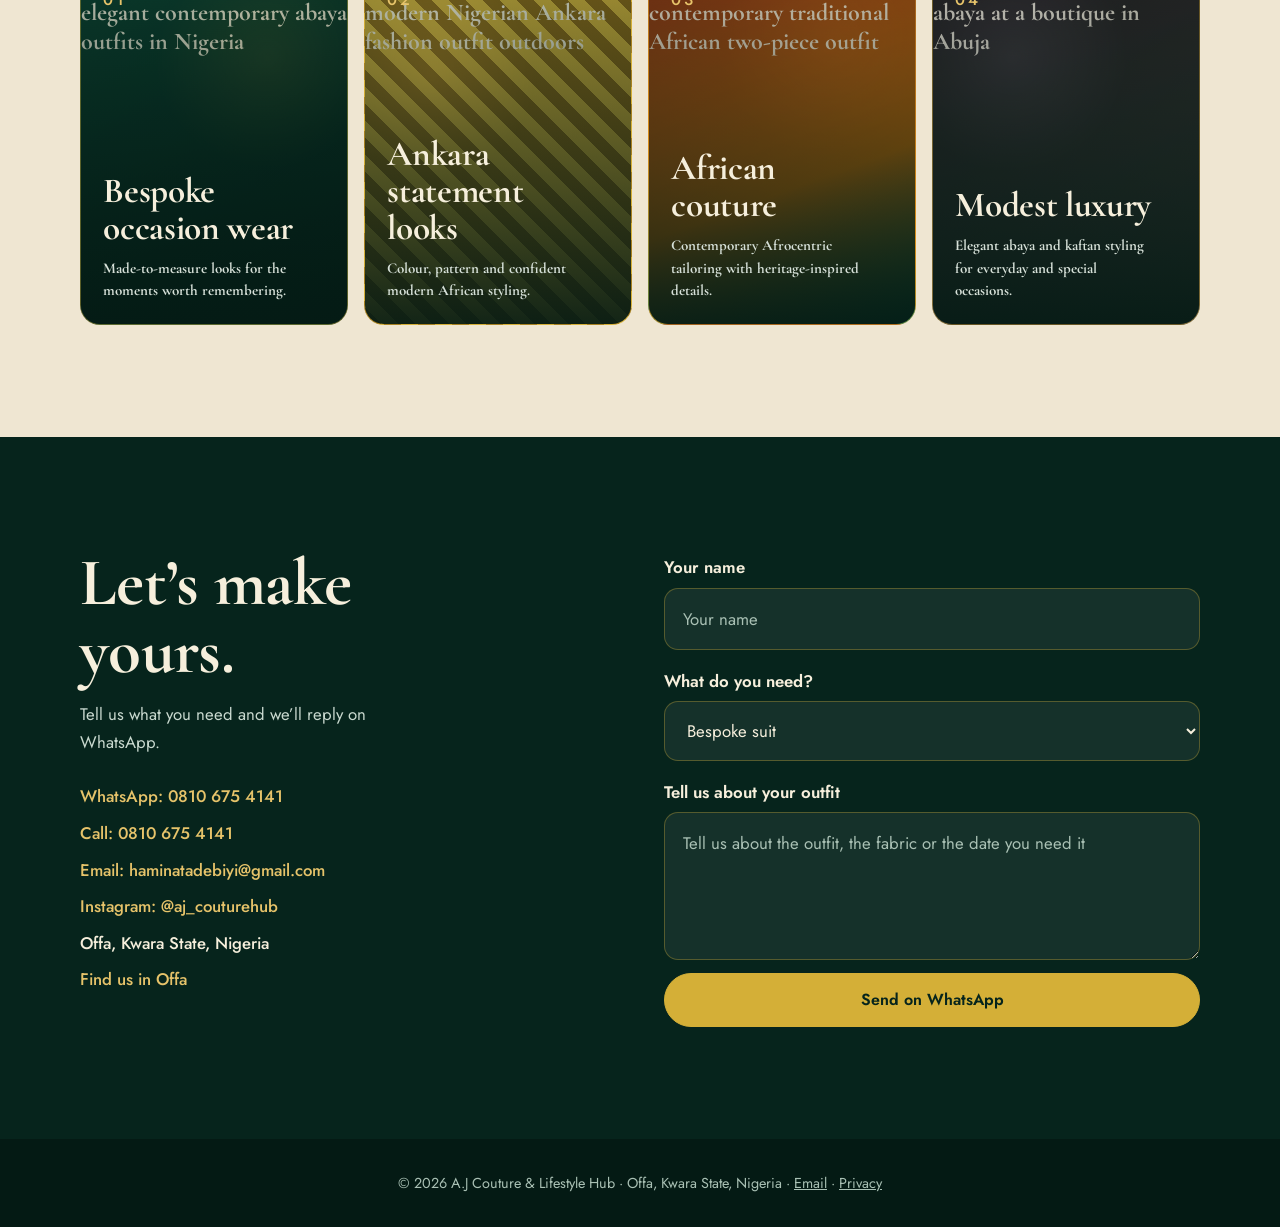
==== commit 5121bc61: "Describe the AJ-only calligraphic monogram accurately" ====
--- a/index.html
+++ b/index.html
@@ -57,7 +57,7 @@
 <div class="about-copy" data-r style="--dl:.15s"><h2>Where cloth becomes <span class="gt">character.</span></h2>
 <p class="mute" style="margin-top:1.4rem">A.J Couture & Lifestyle Hub, also known as AJ Stitches, is a fashion design house in Offa, Kwara State, creating bespoke suits, corporate outfits and high-end African wear.</p>
 <p class="mute">Every piece starts with your measurements and your taste, so what you wear fits you and says something about you.</p></div>
-<figure class="frame about-image-frame" data-r aria-label="AJ Stitches crowned circular crest logo"><img class="about-image" src="assets/images/aj-stitches-crest.svg" alt="AJ Stitches crowned circular crest with intertwined calligraphic A and J, stitch detailing, and Culture &amp; Lifestyle Hub lettering" loading="lazy" decoding="async"></figure>
+<figure class="frame about-image-frame" data-r aria-label="AJ Stitches calligraphic monogram logo"><img class="about-image" src="assets/images/aj-stitches-crest.svg" alt="Intertwined calligraphic AJ monogram inside a fine circular stitch ring, with AJ Stitches and Culture &amp; Lifestyle Hub beneath" loading="lazy" decoding="async"></figure>
 </div></section>
 
 <section class="sv" id="services"><div class="w"><h2 data-r>What we <span class="gt">make.</span></h2>
--- a/css/style.css
+++ b/css/style.css
@@ -265,3 +265,53 @@
     background: transparent;
     object-fit: contain;
 }
+
+
+/* Final artwork treatment: keep the full transparent bridal cutout visible and preserve the About arch. */
+.hero .art {
+    min-height: 0;
+    height: auto;
+    align-self: end;
+    overflow: visible;
+    background: transparent;
+}
+.hero .hero-fashion {
+    display: block;
+    width: min(100%, 520px);
+    height: auto;
+    max-height: none;
+    aspect-ratio: auto;
+    object-fit: contain;
+    object-position: center bottom;
+    overflow: visible;
+    clip-path: none !important;
+}
+.about-image-frame {
+    display: grid;
+    place-items: center;
+    width: 100%;
+    max-width: 410px;
+    aspect-ratio: 4 / 5;
+    padding: 1rem;
+    border: 1.5px solid var(--gold);
+    border-radius: 210px 210px 0 0;
+    overflow: hidden;
+    background: #06241c;
+}
+.about-image {
+    position: static;
+    display: block;
+    width: 100%;
+    height: 100%;
+    max-height: 100%;
+    object-fit: contain;
+    object-position: center;
+    border: 0;
+    border-radius: 0;
+    background: transparent;
+}
+@media (max-width: 860px) {
+    .hero .art { min-height: 0; max-width: 390px; }
+    .hero .hero-fashion { width: min(100%, 390px); }
+    .about-image-frame { max-width: 340px; }
+}
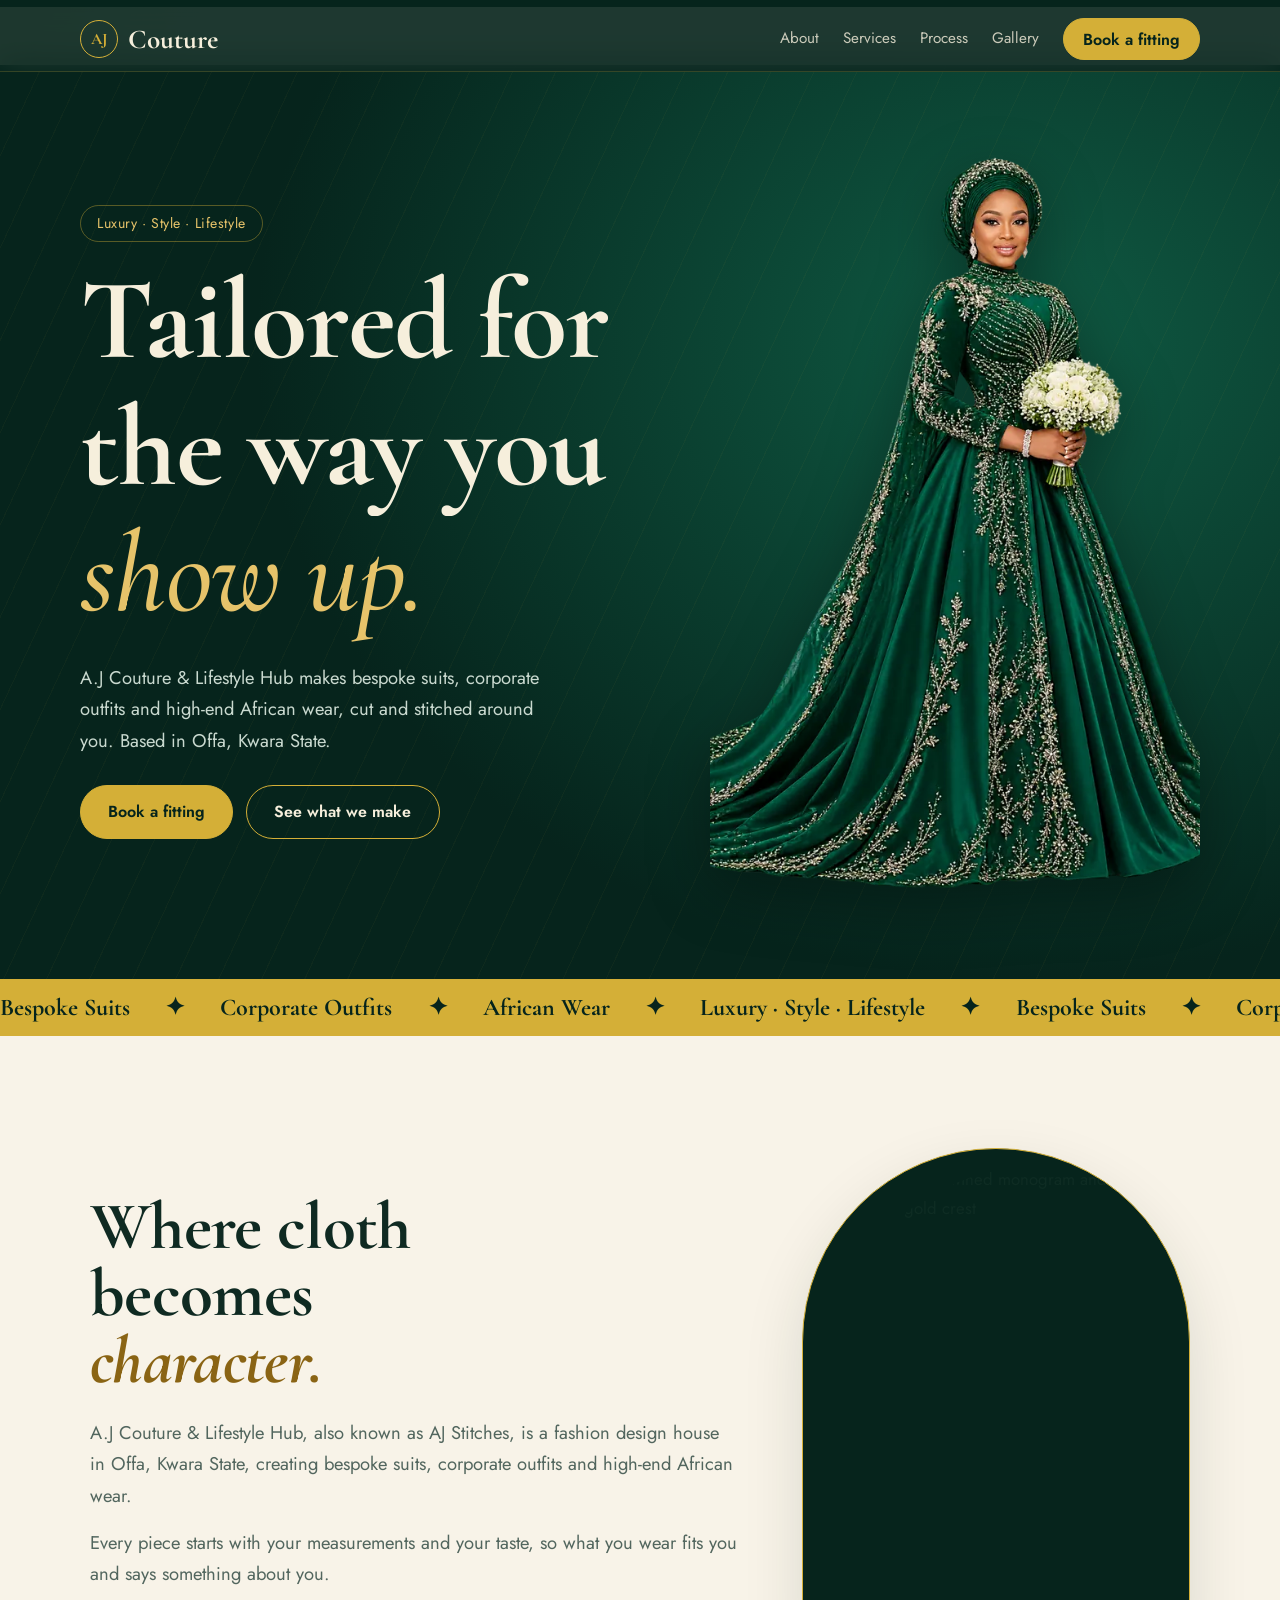
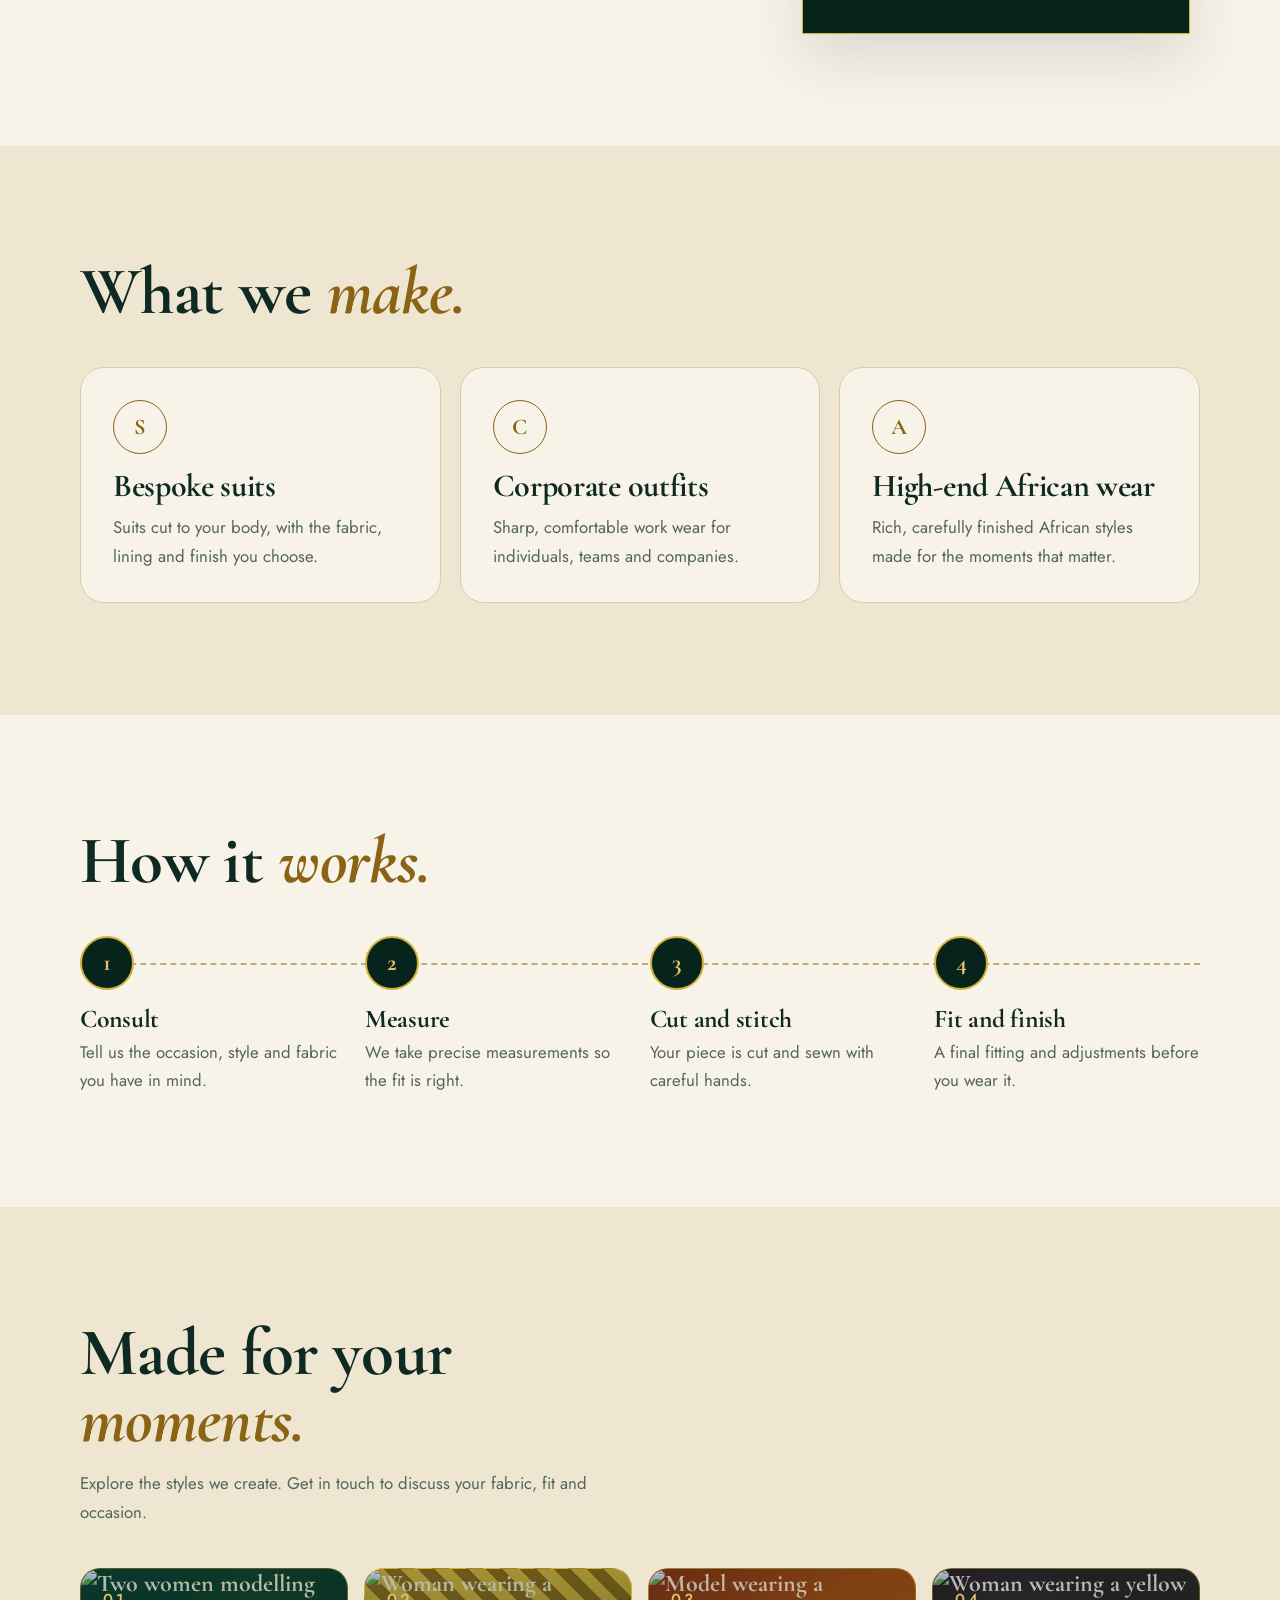
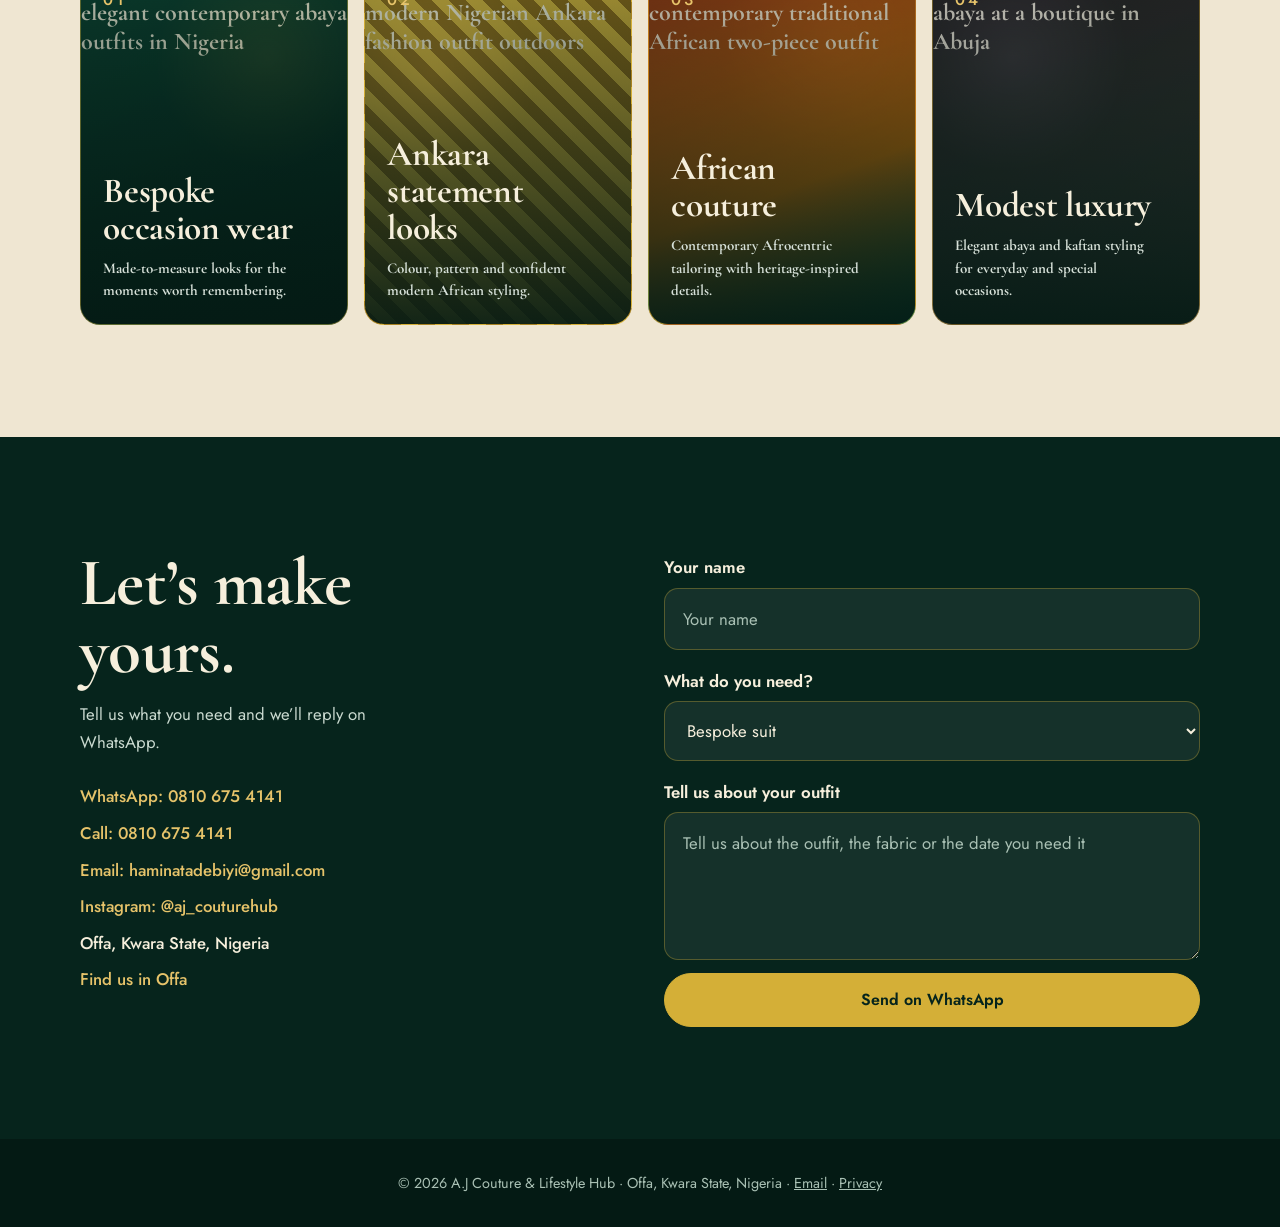
==== commit 72698a0f: "Use supplied AJ Stitches logo in About section" ====
--- a/index.html
+++ b/index.html
@@ -57,7 +57,7 @@
 <div class="about-copy" data-r style="--dl:.15s"><h2>Where cloth becomes <span class="gt">character.</span></h2>
 <p class="mute" style="margin-top:1.4rem">A.J Couture & Lifestyle Hub, also known as AJ Stitches, is a fashion design house in Offa, Kwara State, creating bespoke suits, corporate outfits and high-end African wear.</p>
 <p class="mute">Every piece starts with your measurements and your taste, so what you wear fits you and says something about you.</p></div>
-<figure class="frame about-image-frame" data-r aria-label="AJ Stitches calligraphic monogram logo"><img class="about-image" src="assets/images/aj-stitches-crest.svg" alt="Intertwined calligraphic AJ monogram inside a fine circular stitch ring, with AJ Stitches and Culture &amp; Lifestyle Hub beneath" loading="lazy" decoding="async"></figure>
+<figure class="frame about-image-frame" data-r aria-label="AJ Stitches calligraphic monogram logo"><img class="about-image" src="assets/images/aj-stitches-about.png" alt="AJ Stitches intertwined monogram and brand name inside the circular gold crest" loading="lazy" decoding="async"></figure>
 </div></section>
 
 <section class="sv" id="services"><div class="w"><h2 data-r>What we <span class="gt">make.</span></h2>
